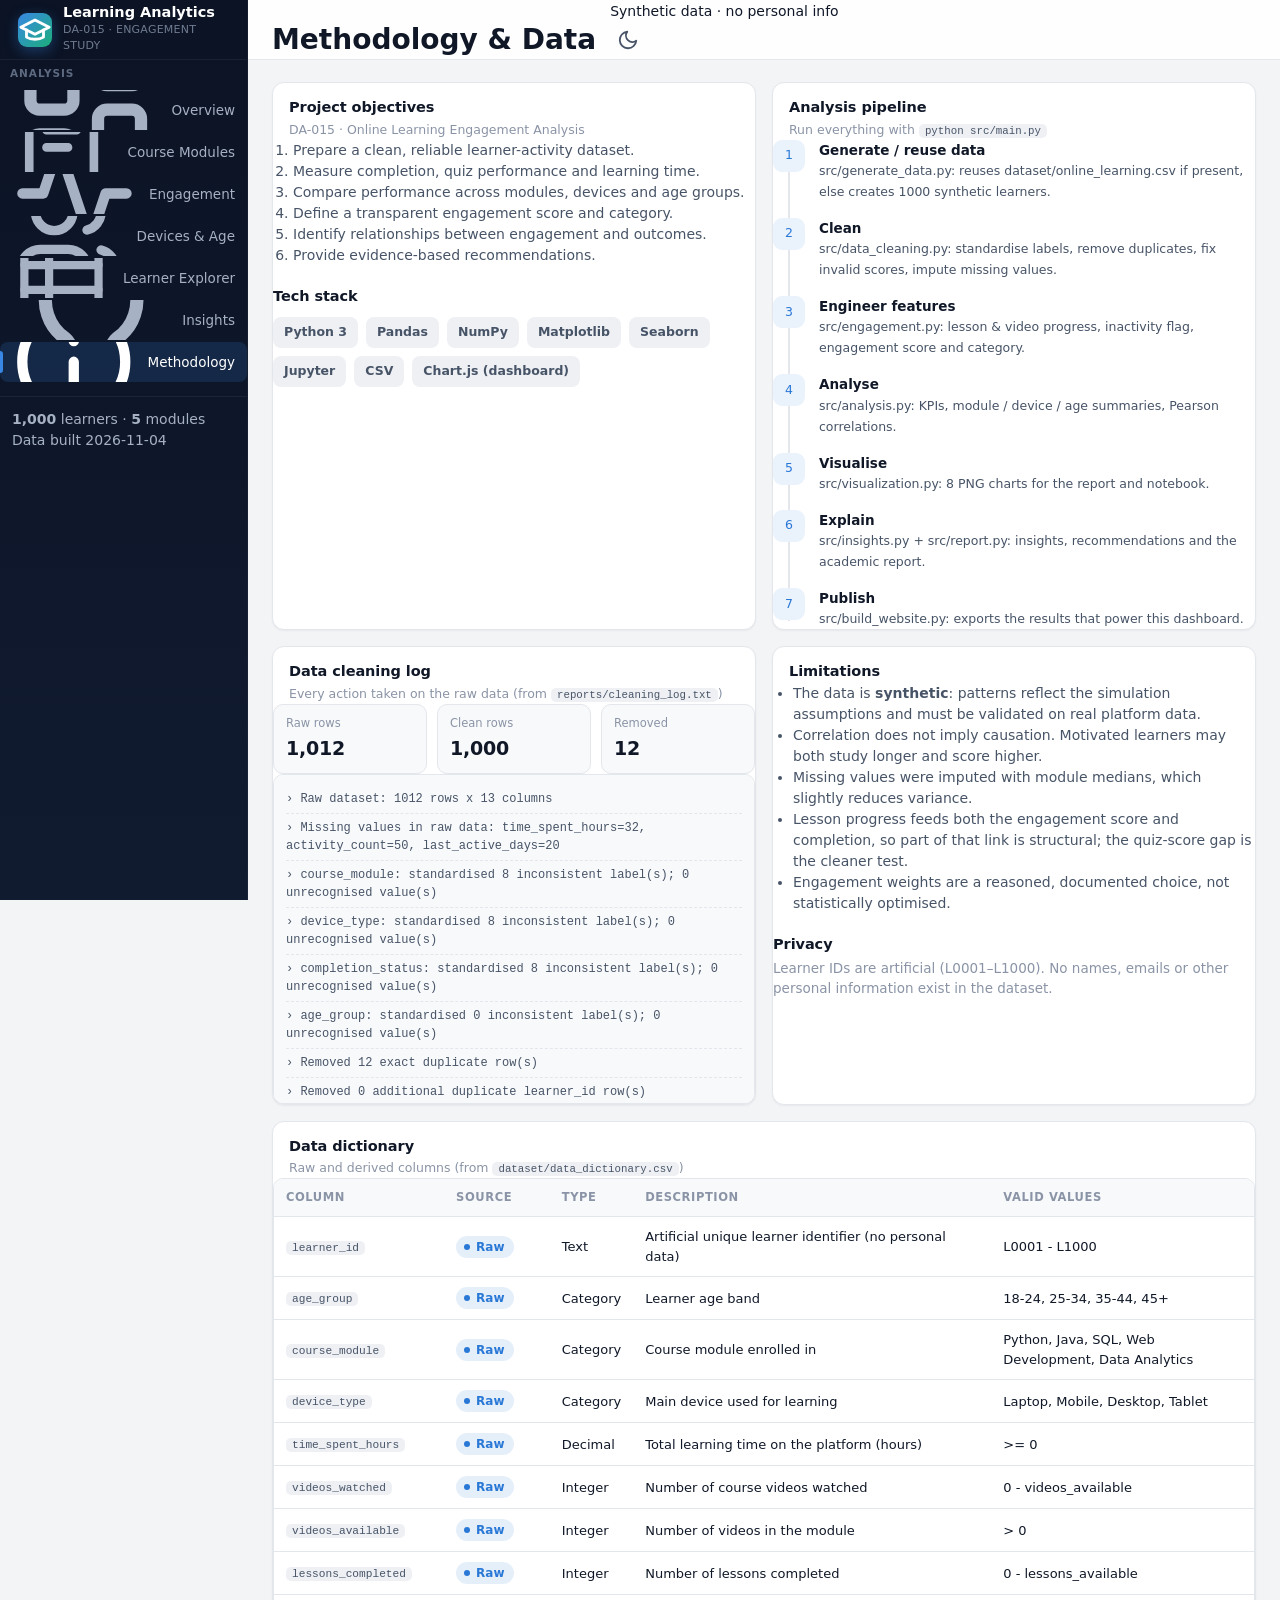
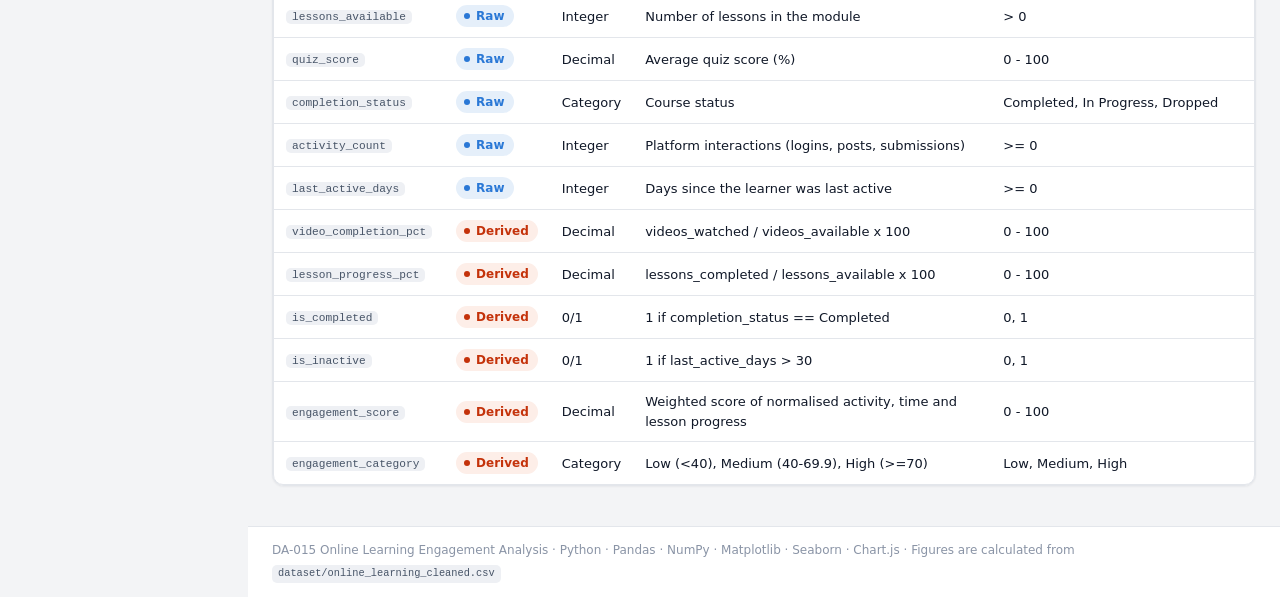
==== dashboard/about.html @ 4a601f0a "feat: Add engagement analysis pipeline with synthetic data generation - Implemented engagement score" ====
<!doctype html>
<html lang="en">
<head>
  <meta charset="utf-8">
  <meta name="viewport" content="width=device-width, initial-scale=1">
  <title>Methodology · DA-015 Learning Analytics</title>
  <link rel="stylesheet" href="assets/css/style.css">
</head>
<body data-page="about">
  <div class="loader"><div class="loader-ring"></div></div>

  <main class="content" id="content">
    <div class="grid g2">
      <div class="card">
        <div class="card-head"><div><h3 class="card-title">Project objectives</h3>
          <p class="card-sub">DA-015 · Online Learning Engagement Analysis</p></div></div>
        <ol style="margin:0;padding-left:20px;color:var(--text-2)">
          <li>Prepare a clean, reliable learner-activity dataset.</li>
          <li>Measure completion, quiz performance and learning time.</li>
          <li>Compare performance across modules, devices and age groups.</li>
          <li>Define a transparent engagement score and category.</li>
          <li>Identify relationships between engagement and outcomes.</li>
          <li>Provide evidence-based recommendations.</li>
        </ol>
        <h3 class="card-title" style="margin-top:20px">Tech stack</h3>
        <div class="tech" style="margin-top:10px">
          <span>Python 3</span><span>Pandas</span><span>NumPy</span><span>Matplotlib</span><span>Seaborn</span>
          <span>Jupyter</span><span>CSV</span><span>Chart.js (dashboard)</span>
        </div>
      </div>
      <div class="card">
        <div class="card-head"><div><h3 class="card-title">Analysis pipeline</h3><p class="card-sub">Run everything with <code>python src/main.py</code></p></div></div>
        <ul class="timeline" id="timeline"></ul>
      </div>
    </div>

    <div class="grid g2">
      <div class="card">
        <div class="card-head"><div><h3 class="card-title">Data cleaning log</h3>
          <p class="card-sub">Every action taken on the raw data (from <code>reports/cleaning_log.txt</code>)</p></div></div>
        <div class="stat-strip" id="cleanStats"></div>
        <div class="log" id="log"></div>
      </div>
      <div class="card">
        <div class="card-head"><div><h3 class="card-title">Limitations</h3></div></div>
        <ul style="margin:0;padding-left:20px;color:var(--text-2)">
          <li>The data is <b>synthetic</b>: patterns reflect the simulation assumptions and must be validated on real platform data.</li>
          <li>Correlation does not imply causation. Motivated learners may both study longer and score higher.</li>
          <li>Missing values were imputed with module medians, which slightly reduces variance.</li>
          <li>Lesson progress feeds both the engagement score and completion, so part of that link is structural; the quiz-score gap is the cleaner test.</li>
          <li>Engagement weights are a reasoned, documented choice, not statistically optimised.</li>
        </ul>
        <h3 class="card-title" style="margin-top:20px">Privacy</h3>
        <p class="card-sub" style="font-size:13.5px">Learner IDs are artificial (L0001–L1000). No names, emails or other personal information exist in the dataset.</p>
      </div>
    </div>

    <div class="card">
      <div class="card-head"><div><h3 class="card-title">Data dictionary</h3>
        <p class="card-sub">Raw and derived columns (from <code>dataset/data_dictionary.csv</code>)</p></div></div>
      <div class="table-wrap"><table class="data" id="dict"></table></div>
    </div>
  </main>

  <script src="assets/vendor/chart.umd.min.js"></script>
  <script src="assets/data/data.js"></script>
  <script src="assets/js/app.js"></script>
  <script src="assets/js/charts.js"></script>
  <script src="assets/js/pages/about.js"></script>
</body>
</html>
---- dashboard/assets/css/style.css ----
/* ==========================================================================
   DA-015 Learning Analytics - BI dashboard stylesheet
   Design tokens live on :root; dark mode redefines the same tokens.
   ========================================================================== */

:root {
  color-scheme: light;
  --bg: #f3f4f6;
  --surface: #ffffff;
  --surface-2: #f8f9fb;
  --surface-3: #eef0f4;
  --border: #e3e6eb;
  --border-strong: #cfd4dc;
  --text: #101828;
  --text-2: #475467;
  --text-3: #8a94a6;
  --accent: #2a78d6;
  --accent-hover: #1f63b8;
  --accent-soft: #eaf2fc;
  --accent-ring: rgba(42, 120, 214, .22);
  --nav-bg: #0b1324;
  --nav-bg-2: #111b30;
  --nav-text: #a6b1c4;
  --nav-hover: rgba(255, 255, 255, .06);
  --good: #12805c;  --good-soft: #e7f6ef;
  --bad: #c4320a;   --bad-soft: #fdeee8;
  --warn: #b54708;  --warn-soft: #fef3e6;
  --shadow-xs: 0 1px 2px rgba(16, 24, 40, .05);
  --shadow-sm: 0 1px 3px rgba(16, 24, 40, .08), 0 1px 2px rgba(16, 24, 40, .04);
  --shadow-md: 0 6px 16px -4px rgba(16, 24, 40, .10), 0 2px 6px -2px rgba(16, 24, 40, .05);
  --shadow-lg: 0 20px 40px -12px rgba(16, 24, 40, .25);

  /* data colours - validated categorical order */
  --c1: #2a78d6; --c2: #eb6834; --c3: #1baf7a; --c4: #eda100; --c5: #e87ba4;
  --eng-low: #a9c9f0; --eng-med: #5b9be3; --eng-high: #1c5aa6;
  --grid: #edf0f3;

  --radius: 12px;
  --radius-sm: 8px;
  --nav-w: 248px;
  --nav-w-collapsed: 72px;
  --topbar-h: 60px;
  --ease: cubic-bezier(.2, .8, .2, 1);
  font-family: "Inter", "Segoe UI", system-ui, -apple-system, Roboto, "Helvetica Neue", Arial, sans-serif;
  font-feature-settings: "cv11", "ss01";
}

:root[data-theme="dark"] {
  color-scheme: dark;
  --bg: #0b0d10;
  --surface: #14171c;
  --surface-2: #191d23;
  --surface-3: #20252c;
  --border: #262b33;
  --border-strong: #353b45;
  --text: #eef0f3;
  --text-2: #b4bbc6;
  --text-3: #7e8794;
  --accent: #3987e5;
  --accent-hover: #5a9cec;
  --accent-soft: #162a45;
  --accent-ring: rgba(57, 135, 229, .3);
  --nav-bg: #07090c;
  --nav-bg-2: #0e1116;
  --nav-text: #9aa4b2;
  --good: #3ccb8f;  --good-soft: #10291f;
  --bad: #f2794f;   --bad-soft: #2d1710;
  --warn: #f0a547;  --warn-soft: #2b1f0e;
  --shadow-xs: 0 1px 2px rgba(0, 0, 0, .4);
  --shadow-sm: 0 1px 3px rgba(0, 0, 0, .45);
  --shadow-md: 0 8px 20px -6px rgba(0, 0, 0, .55);
  --shadow-lg: 0 24px 48px -12px rgba(0, 0, 0, .7);
  --c1: #3987e5; --c2: #d95926; --c3: #199e70; --c4: #c98500; --c5: #d55181;
  --eng-low: #2f4f78; --eng-med: #3f7fcf; --eng-high: #8cbcf5;
  --grid: #22272e;
}

* { box-sizing: border-box; }
html { scroll-behavior: smooth; }
body {
  margin: 0; min-height: 100vh; background: var(--bg); color: var(--text);
  font-size: 14px; line-height: 1.5; -webkit-font-smoothing: antialiased;
}
a { color: var(--accent); text-decoration: none; }
button { font: inherit; }
code { font-family: "JetBrains Mono", "SFMono-Regular", Consolas, monospace; font-size: .86em; background: var(--surface-3);
       padding: 1px 6px; border-radius: 5px; color: var(--text-2); }
svg.lucide { width: 18px; height: 18px; stroke-width: 1.9; flex: none; }
.muted { color: var(--text-3); }

/* ---------- boot / transitions ---------- */
.app { opacity: 0; transition: opacity .35s var(--ease); }
body.ready .app { opacity: 1; }
body.leaving .app { opacity: 0; transition-duration: .18s; }
.loader { position: fixed; inset: 0; display: grid; place-items: center; background: var(--bg); z-index: 200; transition: opacity .3s, visibility .3s; }
body.ready .loader { opacity: 0; visibility: hidden; }
.loader-ring { width: 40px; height: 40px; border-radius: 50%; border: 3px solid var(--border); border-top-color: var(--accent); animation: spin .8s linear infinite; }
@keyframes spin { to { transform: rotate(360deg); } }

/* ---------- sidebar ---------- */
.sidebar {
  position: fixed; inset: 0 auto 0 0; width: var(--nav-w); z-index: 60; display: flex; flex-direction: column;
  background: linear-gradient(180deg, var(--nav-bg) 0%, var(--nav-bg-2) 100%); color: var(--nav-text);
  border-right: 1px solid rgba(255, 255, 255, .04); transition: width .28s var(--ease), transform .28s var(--ease);
}
.brand { height: var(--topbar-h); display: flex; align-items: center; gap: 11px; padding: 0 18px; border-bottom: 1px solid rgba(255,255,255,.06); overflow: hidden; }
.brand-logo { width: 34px; height: 34px; border-radius: 9px; flex: none; display: grid; place-items: center; color: #fff;
              background: linear-gradient(135deg, #3987e5 0%, #1baf7a 100%); box-shadow: 0 4px 14px rgba(57, 135, 229, .35); }
.brand-logo svg.lucide { width: 19px; height: 19px; }
.brand-text { white-space: nowrap; }
.brand-title { color: #fff; font-weight: 650; font-size: 14.5px; line-height: 1.2; }
.brand-sub { font-size: 11px; color: #6f7c91; letter-spacing: .02em; }
.nav-scroll { flex: 1; overflow-y: auto; padding: 14px 12px; }
.nav-label { font-size: 10.5px; font-weight: 600; text-transform: uppercase; letter-spacing: .09em; color: #5d6a80; margin: 6px 10px 8px; white-space: nowrap; }
.nav { list-style: none; margin: 0 0 14px; padding: 0; display: flex; flex-direction: column; gap: 2px; }
.nav a { position: relative; display: flex; align-items: center; gap: 12px; height: 40px; padding: 0 12px; border-radius: 8px;
         color: var(--nav-text); font-weight: 500; font-size: 13.5px; white-space: nowrap; overflow: hidden; transition: background .15s, color .15s; }
.nav a:hover { background: var(--nav-hover); color: #fff; }
.nav a.active { background: rgba(57, 135, 229, .16); color: #fff; }
.nav a.active svg.lucide { color: #5fa3f0; }
.nav a.active::before { content: ""; position: absolute; left: 0; top: 9px; bottom: 9px; width: 3px; border-radius: 0 3px 3px 0; background: #3987e5; }
.nav .tag { margin-left: auto; font-size: 10.5px; font-weight: 600; padding: 1px 7px; border-radius: 999px; background: rgba(255,255,255,.08); color: #c8d1de; }
.sidebar-foot { padding: 12px; border-top: 1px solid rgba(255,255,255,.06); }
.dataset-card { display: flex; gap: 10px; align-items: center; padding: 10px; border-radius: 10px; background: rgba(255,255,255,.04); overflow: hidden; }
.dataset-card .ico { width: 30px; height: 30px; border-radius: 8px; display: grid; place-items: center; background: rgba(27,175,122,.16); color: #3ccb8f; flex: none; }
.dataset-card .ico svg.lucide { width: 16px; height: 16px; }
.dataset-card b { display: block; color: #e3e8ef; font-size: 12.5px; font-weight: 600; white-space: nowrap; }
.dataset-card span { font-size: 11px; color: #6f7c91; white-space: nowrap; }
.collapse-btn { margin-top: 8px; width: 100%; display: flex; align-items: center; gap: 10px; height: 36px; padding: 0 12px; border: 0; border-radius: 8px;
                background: transparent; color: var(--nav-text); cursor: pointer; font-size: 13px; white-space: nowrap; overflow: hidden; }
.collapse-btn:hover { background: var(--nav-hover); color: #fff; }

body.nav-collapsed .sidebar { width: var(--nav-w-collapsed); }
body.nav-collapsed .brand-text, body.nav-collapsed .nav a span, body.nav-collapsed .nav .tag,
body.nav-collapsed .nav-label, body.nav-collapsed .dataset-card div, body.nav-collapsed .collapse-btn span { opacity: 0; pointer-events: none; }
body.nav-collapsed .nav a { justify-content: center; padding: 0; }
body.nav-collapsed .dataset-card { justify-content: center; background: transparent; }
body.nav-collapsed .collapse-btn { justify-content: center; padding: 0; }
body.nav-collapsed .brand { padding: 0; justify-content: center; }
body.nav-collapsed .main { margin-left: var(--nav-w-collapsed); }

/* ---------- main / topbar ---------- */
.main { margin-left: var(--nav-w); min-height: 100vh; display: flex; flex-direction: column; transition: margin-left .28s var(--ease); }
.topbar { position: sticky; top: 0; z-index: 50; height: var(--topbar-h); display: flex; align-items: center; gap: 14px; padding: 0 24px;
          background: color-mix(in srgb, var(--surface) 88%, transparent); backdrop-filter: saturate(180%) blur(12px);
          -webkit-backdrop-filter: saturate(180%) blur(12px); border-bottom: 1px solid var(--border); }
.crumbs { display: flex; align-items: center; gap: 6px; font-size: 13px; color: var(--text-3); white-space: nowrap; }
.crumbs b { color: var(--text); font-weight: 600; }
.crumbs svg.lucide { width: 14px; height: 14px; }
.search { position: relative; margin-left: auto; width: min(320px, 34vw); }
.search > svg.lucide { position: absolute; left: 11px; top: 50%; transform: translateY(-50%); width: 16px; height: 16px; color: var(--text-3); pointer-events: none; }
.search input { width: 100%; height: 36px; padding: 0 44px 0 34px; border-radius: 9px; border: 1px solid var(--border); background: var(--surface-2);
                color: var(--text); font: inherit; font-size: 13px; outline: none; transition: border-color .15s, box-shadow .15s, background .15s; }
.search input:focus { background: var(--surface); border-color: var(--accent); box-shadow: 0 0 0 3px var(--accent-ring); }
.search kbd { position: absolute; right: 9px; top: 50%; transform: translateY(-50%); font: 600 11px/1 inherit; color: var(--text-3);
              border: 1px solid var(--border); border-bottom-width: 2px; border-radius: 5px; padding: 3px 6px; background: var(--surface); }
.search-results { position: absolute; top: calc(100% + 6px); left: 0; right: 0; background: var(--surface); border: 1px solid var(--border);
                  border-radius: 10px; box-shadow: var(--shadow-lg); padding: 6px; display: none; max-height: 340px; overflow: auto; z-index: 80; }
.search-results.open { display: block; }
.search-results a { display: flex; align-items: center; gap: 10px; padding: 8px 10px; border-radius: 7px; color: var(--text); font-size: 13px; }
.search-results a svg.lucide { width: 15px; height: 15px; color: var(--text-3); }
.search-results a:hover, .search-results a.hl { background: var(--accent-soft); }
.search-results .grp { font-size: 10.5px; font-weight: 600; text-transform: uppercase; letter-spacing: .08em; color: var(--text-3); padding: 8px 10px 4px; }
.search-results small { margin-left: auto; color: var(--text-3); }
.top-actions { display: flex; align-items: center; gap: 6px; }
.icon-btn { width: 36px; height: 36px; border-radius: 9px; border: 1px solid transparent; background: transparent; color: var(--text-2);
            display: grid; place-items: center; cursor: pointer; transition: background .15s, color .15s, border-color .15s; position: relative; }
.icon-btn:hover { background: var(--surface-3); color: var(--text); }
.icon-btn svg.lucide { width: 18px; height: 18px; }
.menu-btn { display: none; }
.status-pill { display: inline-flex; align-items: center; gap: 7px; height: 30px; padding: 0 11px; border-radius: 999px; font-size: 12px; font-weight: 500;
               color: var(--good); background: var(--good-soft); white-space: nowrap; }
.status-pill i { width: 7px; height: 7px; border-radius: 50%; background: currentColor; animation: ping 2.2s infinite; }
@keyframes ping { 0% { box-shadow: 0 0 0 0 color-mix(in srgb, var(--good) 45%, transparent); } 70%, 100% { box-shadow: 0 0 0 7px transparent; } }

.content { padding: 22px 24px 40px; width: 100%; max-width: 1480px; }
.footer { margin-top: auto; display: flex; flex-wrap: wrap; gap: 6px 18px; justify-content: space-between; padding: 14px 24px; font-size: 12px;
          color: var(--text-3); border-top: 1px solid var(--border); background: var(--surface); }

/* ---------- page header ---------- */
.page-head { display: flex; align-items: flex-end; justify-content: space-between; gap: 16px; flex-wrap: wrap; margin-bottom: 16px; }
.page-head h1 { margin: 0; font-size: 22px; font-weight: 700; letter-spacing: -.015em; }
.page-head p { margin: 3px 0 0; color: var(--text-2); font-size: 13.5px; }
.page-meta { display: flex; align-items: center; gap: 8px; flex-wrap: wrap; }
.meta-chip { display: inline-flex; align-items: center; gap: 6px; height: 34px; padding: 0 11px; border-radius: 8px; font-size: 12.5px;
             color: var(--text-2); background: var(--surface); border: 1px solid var(--border); white-space: nowrap; }
.meta-chip svg.lucide { width: 15px; height: 15px; color: var(--text-3); }

/* ---------- buttons ---------- */
.btn { display: inline-flex; align-items: center; justify-content: center; gap: 7px; height: 34px; padding: 0 13px; border-radius: 8px; cursor: pointer;
       font-size: 13px; font-weight: 600; color: var(--text); background: var(--surface); border: 1px solid var(--border-strong);
       box-shadow: var(--shadow-xs); transition: background .15s, border-color .15s, box-shadow .15s, transform .1s; white-space: nowrap; }
.btn:hover { background: var(--surface-2); }
.btn:active { transform: translateY(1px); }
.btn svg.lucide { width: 16px; height: 16px; }
.btn.primary { color: #fff; background: var(--accent); border-color: var(--accent); }
.btn.primary:hover { background: var(--accent-hover); border-color: var(--accent-hover); }
.btn.ghost { border-color: transparent; box-shadow: none; background: transparent; color: var(--text-2); }
.btn.ghost:hover { background: var(--surface-3); color: var(--text); }
.btn.sm { height: 30px; padding: 0 10px; font-size: 12.5px; }
.btn:disabled { opacity: .45; cursor: not-allowed; }

/* ---------- filter bar (slicers) ---------- */
.filterbar { position: sticky; top: calc(var(--topbar-h) + 8px); z-index: 40; display: flex; align-items: center; flex-wrap: wrap; gap: 8px;
             padding: 10px 12px; margin-bottom: 18px; background: var(--surface); border: 1px solid var(--border); border-radius: var(--radius); box-shadow: var(--shadow-sm); }
.filterbar .fb-title { display: inline-flex; align-items: center; gap: 7px; font-size: 12.5px; font-weight: 600; color: var(--text-2); padding: 0 6px 0 2px; }
.filterbar .fb-title svg.lucide { width: 16px; height: 16px; color: var(--accent); }
.slicer { position: relative; }
.slicer-btn { display: inline-flex; align-items: center; gap: 7px; height: 32px; padding: 0 10px 0 11px; border-radius: 8px; cursor: pointer;
              background: var(--surface-2); border: 1px solid var(--border); color: var(--text); font-size: 13px; transition: border-color .15s, background .15s; }
.slicer-btn:hover { border-color: var(--border-strong); }
.slicer-btn .lbl { color: var(--text-3); }
.slicer-btn .val { font-weight: 600; max-width: 150px; overflow: hidden; text-overflow: ellipsis; white-space: nowrap; }
.slicer-btn svg.lucide { width: 15px; height: 15px; color: var(--text-3); transition: transform .2s; }
.slicer.open .slicer-btn { border-color: var(--accent); box-shadow: 0 0 0 3px var(--accent-ring); background: var(--surface); }
.slicer.open .slicer-btn svg.lucide { transform: rotate(180deg); }
.slicer.active .slicer-btn { background: var(--accent-soft); border-color: color-mix(in srgb, var(--accent) 45%, var(--border)); }
.slicer.active .slicer-btn .val { color: var(--accent); }
.slicer-menu { position: absolute; top: calc(100% + 6px); left: 0; min-width: 230px; padding: 6px; background: var(--surface); border: 1px solid var(--border);
               border-radius: 10px; box-shadow: var(--shadow-lg); z-index: 90; opacity: 0; transform: translateY(-4px) scale(.98); pointer-events: none;
               transition: opacity .15s, transform .15s; }
.slicer.open .slicer-menu { opacity: 1; transform: none; pointer-events: auto; }
.slicer-menu label { display: flex; align-items: center; gap: 10px; padding: 7px 9px; border-radius: 7px; cursor: pointer; font-size: 13px; }
.slicer-menu label:hover { background: var(--surface-2); }
.slicer-menu label small { margin-left: auto; color: var(--text-3); font-variant-numeric: tabular-nums; }
.slicer-menu input[type="checkbox"] { width: 16px; height: 16px; accent-color: var(--accent); margin: 0; }
.slicer-menu .sm-foot { display: flex; justify-content: space-between; gap: 6px; padding: 6px 4px 2px; margin-top: 4px; border-top: 1px solid var(--border); }
.fb-sep { width: 1px; height: 22px; background: var(--border); margin: 0 4px; }
.fb-count { margin-left: auto; font-size: 12.5px; color: var(--text-2); white-space: nowrap; display: inline-flex; align-items: center; gap: 8px; }
.fb-count b { color: var(--text); font-variant-numeric: tabular-nums; }
.fb-meter { width: 70px; height: 6px; border-radius: 6px; background: var(--surface-3); overflow: hidden; }
.fb-meter i { display: block; height: 100%; background: var(--accent); border-radius: 6px; transition: width .4s var(--ease); }

/* ---------- KPI cards ---------- */
.kpis { display: grid; grid-template-columns: repeat(6, minmax(0, 1fr)); gap: 14px; margin-bottom: 18px; }
.kpis.k4 { grid-template-columns: repeat(4, minmax(0, 1fr)); }
.kpis.k3 { grid-template-columns: repeat(3, minmax(0, 1fr)); }
.kpi { position: relative; background: var(--surface); border: 1px solid var(--border); border-radius: var(--radius); padding: 14px 16px;
       box-shadow: var(--shadow-xs); transition: box-shadow .2s, transform .2s; min-width: 0; }
.kpi:hover { box-shadow: var(--shadow-md); transform: translateY(-2px); }
.kpi-head { display: flex; align-items: center; gap: 9px; color: var(--text-2); font-size: 12.5px; font-weight: 500; }
.kpi-ico { width: 30px; height: 30px; border-radius: 8px; display: grid; place-items: center; flex: none;
           color: var(--kc, var(--accent)); background: color-mix(in srgb, var(--kc, var(--accent)) 13%, transparent); }
.kpi-ico svg.lucide { width: 16px; height: 16px; }
.kpi-help { margin-left: auto; color: var(--text-3); cursor: help; display: grid; }
.kpi-help svg.lucide { width: 14px; height: 14px; }
.kpi-value { font-size: 26px; font-weight: 700; letter-spacing: -.02em; margin: 10px 0 4px; font-variant-numeric: tabular-nums; line-height: 1.15; }
.kpi-foot { display: flex; align-items: center; gap: 6px; font-size: 12px; color: var(--text-3); min-height: 20px; flex-wrap: wrap; }
.delta { display: inline-flex; align-items: center; gap: 2px; font-weight: 600; font-size: 11.5px; padding: 1px 6px 1px 4px; border-radius: 6px; }
.delta svg.lucide { width: 13px; height: 13px; }
.delta.up { color: var(--good); background: var(--good-soft); }
.delta.down { color: var(--bad); background: var(--bad-soft); }
.delta.flat { color: var(--text-2); background: var(--surface-3); }
.kpi-meter { margin-top: 10px; height: 4px; border-radius: 4px; background: var(--surface-3); overflow: hidden; }
.kpi-meter i { display: block; height: 100%; width: 0; border-radius: 4px; background: var(--kc, var(--accent)); transition: width 1s var(--ease); }

/* ---------- cards ---------- */
.grid { display: grid; gap: 16px; margin-bottom: 16px; }
.g2 { grid-template-columns: repeat(2, minmax(0, 1fr)); }
.g3 { grid-template-columns: repeat(3, minmax(0, 1fr)); }
.g-2-1 { grid-template-columns: minmax(0, 2fr) minmax(0, 1fr); }
.g-1-2 { grid-template-columns: minmax(0, 1fr) minmax(0, 2fr); }
.g-3-2 { grid-template-columns: minmax(0, 3fr) minmax(0, 2fr); }
.card { position: relative; background: var(--surface); border: 1px solid var(--border); border-radius: var(--radius); box-shadow: var(--shadow-xs);
        display: flex; flex-direction: column; min-width: 0; transition: box-shadow .2s; }
.card:hover { box-shadow: var(--shadow-sm); }
.card-head { display: flex; align-items: flex-start; gap: 12px; padding: 14px 16px 0; }
.card-head .ttl { min-width: 0; }
.card-title { margin: 0; font-size: 14.5px; font-weight: 650; letter-spacing: -.005em; display: flex; align-items: center; gap: 8px; }
.card-sub { margin: 2px 0 0; font-size: 12.5px; color: var(--text-3); }
.card-actions { margin-left: auto; display: flex; gap: 2px; flex: none; }
.card-actions .icon-btn { width: 30px; height: 30px; border-radius: 7px; color: var(--text-3); }
.card-actions .icon-btn svg.lucide { width: 16px; height: 16px; }
.card-actions .icon-btn.on { color: var(--accent); background: var(--accent-soft); }
.card-body { padding: 12px 16px 16px; flex: 1; display: flex; flex-direction: column; min-height: 0; }
.chart-box { position: relative; height: 290px; flex: 1 1 auto; }
.chart-box.tall { height: 360px; }
.chart-box.short { height: 230px; }
.chart-box canvas { opacity: 0; transition: opacity .4s; }
.chart-box.drawn canvas { opacity: 1; }
.chart-box:not(.drawn)::before { content: ""; position: absolute; inset: 8px 0 0; border-radius: 8px;
  background: linear-gradient(90deg, var(--surface-2) 0%, var(--surface-3) 50%, var(--surface-2) 100%); background-size: 200% 100%; animation: shimmer 1.3s infinite; }
@keyframes shimmer { to { background-position: -200% 0; } }
.data-view { display: none; max-height: 300px; overflow: auto; }
.card.show-table .data-view { display: block; }
.card.show-table .chart-box { display: none; }
.card-note { font-size: 12px; color: var(--text-3); margin-top: 10px; display: flex; gap: 6px; align-items: flex-start; }
.card-note svg.lucide { width: 14px; height: 14px; margin-top: 2px; }
.section-head { display: flex; align-items: center; gap: 10px; margin: 26px 0 12px; }
.section-head h2 { margin: 0; font-size: 15.5px; font-weight: 650; white-space: nowrap; }
.section-head p { margin: 0; font-size: 12.5px; color: var(--text-3); }
.section-head .line { flex: 1; height: 1px; background: var(--border); }

/* ---------- reveal ---------- */
.reveal { opacity: 0; transform: translateY(12px); transition: opacity .55s var(--ease), transform .55s var(--ease); transition-delay: var(--d, 0s); }
.reveal.visible { opacity: 1; transform: none; }

/* ---------- tables ---------- */
.table-wrap { overflow: auto; border: 1px solid var(--border); border-radius: 10px; }
table.data { width: 100%; border-collapse: separate; border-spacing: 0; font-size: 13px; font-variant-numeric: tabular-nums; }
table.data th { position: sticky; top: 0; z-index: 1; background: var(--surface-2); text-align: left; font-size: 11.5px; font-weight: 600; color: var(--text-3);
                text-transform: uppercase; letter-spacing: .05em; padding: 10px 12px; white-space: nowrap; border-bottom: 1px solid var(--border); }
table.data td { padding: 10px 12px; border-bottom: 1px solid var(--border); white-space: nowrap; color: var(--text); }
table.data tbody tr { transition: background .12s; }
table.data tbody tr:hover td { background: var(--surface-2); }
table.data tbody tr:last-child td { border-bottom: 0; }
table.data tbody tr.clickable { cursor: pointer; }
table.data th.sortable { cursor: pointer; user-select: none; }
table.data th.sortable:hover { color: var(--text); }
table.data th .arrow { display: inline-block; margin-left: 4px; opacity: .35; font-size: 10px; }
table.data th.sorted { color: var(--accent); }
table.data th.sorted .arrow { opacity: 1; }
table.data.compact td, table.data.compact th { padding: 8px 10px; }
.num { text-align: right !important; }
.cell-strong { font-weight: 600; }
.bar-cell { display: flex; align-items: center; gap: 8px; min-width: 120px; }
.bar-cell span { min-width: 42px; text-align: right; }
.bar-track { flex: 1; height: 6px; border-radius: 6px; background: var(--surface-3); overflow: hidden; min-width: 50px; }
.bar-fill { height: 100%; border-radius: 6px; background: var(--accent); width: 0; transition: width .9s var(--ease); }
.rank { display: inline-grid; place-items: center; width: 22px; height: 22px; border-radius: 6px; font-size: 11.5px; font-weight: 700; background: var(--surface-3); color: var(--text-2); margin-right: 8px; }
.rank.r1 { background: var(--good-soft); color: var(--good); }

/* ---------- badges ---------- */
.badge { display: inline-flex; align-items: center; gap: 6px; font-size: 12px; font-weight: 600; padding: 2px 9px 2px 8px; border-radius: 999px; white-space: nowrap; }
.badge::before { content: ""; width: 6px; height: 6px; border-radius: 50%; background: currentColor; }
.b-completed { color: var(--c1); background: color-mix(in srgb, var(--c1) 12%, transparent); }
.b-progress { color: var(--warn); background: var(--warn-soft); }
.b-dropped { color: var(--bad); background: var(--bad-soft); }
.b-high { color: var(--eng-high); background: color-mix(in srgb, var(--eng-high) 14%, transparent); }
.b-medium { color: var(--eng-med); background: color-mix(in srgb, var(--eng-med) 14%, transparent); }
.b-low { color: var(--text-2); background: var(--surface-3); }
.b-neutral { color: var(--text-2); background: var(--surface-3); }
.b-neutral::before { display: none; }

/* ---------- form controls ---------- */
select, input[type="search"], input[type="text"] {
  font: inherit; font-size: 13px; color: var(--text); background: var(--surface); border: 1px solid var(--border-strong); border-radius: 8px;
  height: 34px; padding: 0 12px; outline: none; transition: border-color .15s, box-shadow .15s;
}
select { appearance: none; padding-right: 32px; cursor: pointer;
  background-image: url("data:image/svg+xml,%3Csvg xmlns='http://www.w3.org/2000/svg' width='14' height='14' viewBox='0 0 24 24' fill='none' stroke='%238a94a6' stroke-width='2.2'%3E%3Cpath d='m6 9 6 6 6-6'/%3E%3C/svg%3E");
  background-repeat: no-repeat; background-position: right 10px center; }
select:focus, input:focus { border-color: var(--accent); box-shadow: 0 0 0 3px var(--accent-ring); }
.input-icon { position: relative; }
.input-icon svg.lucide { position: absolute; left: 10px; top: 50%; transform: translateY(-50%); width: 15px; height: 15px; color: var(--text-3); pointer-events: none; }
.input-icon input { padding-left: 32px; width: 220px; }

.seg { display: inline-flex; background: var(--surface-3); border-radius: 9px; padding: 3px; gap: 2px; flex-wrap: wrap; }
.seg button { display: inline-flex; align-items: center; gap: 6px; border: 0; background: transparent; color: var(--text-2); font-size: 12.5px; font-weight: 600;
              height: 28px; padding: 0 11px; border-radius: 7px; cursor: pointer; transition: background .15s, color .15s, box-shadow .15s; }
.seg button:hover { color: var(--text); }
.seg button.active { background: var(--surface); color: var(--text); box-shadow: var(--shadow-sm); }
.seg button svg.lucide { width: 14px; height: 14px; }
.toolbar { display: flex; align-items: center; flex-wrap: wrap; gap: 8px; }
.pager { display: flex; align-items: center; justify-content: space-between; gap: 10px; flex-wrap: wrap; padding-top: 12px; font-size: 12.5px; color: var(--text-2); }
.pager-btns { display: flex; gap: 6px; align-items: center; }

/* ---------- mini stats ---------- */
.stat-strip { display: grid; grid-template-columns: repeat(auto-fit, minmax(140px, 1fr)); gap: 10px; }
.mini { background: var(--surface-2); border: 1px solid var(--border); border-radius: 10px; padding: 10px 12px; }
.mini .k { font-size: 11.5px; font-weight: 500; color: var(--text-3); }
.mini .v { font-size: 19px; font-weight: 700; font-variant-numeric: tabular-nums; margin-top: 2px; letter-spacing: -.01em; }
.mini .s { font-size: 11.5px; color: var(--text-3); margin-top: 2px; display: flex; gap: 4px; align-items: center; flex-wrap: wrap; }

/* ---------- funnel ---------- */
.funnel { display: flex; flex-direction: column; gap: 10px; }
.f-row { display: grid; grid-template-columns: 160px 1fr 96px; gap: 12px; align-items: center; font-size: 13px; }
.f-row .f-name { color: var(--text-2); display: flex; align-items: center; gap: 8px; }
.f-row .f-name svg.lucide { width: 15px; height: 15px; color: var(--text-3); }
.f-bar { height: 26px; border-radius: 6px; background: var(--surface-3); overflow: hidden; }
.f-bar i { display: block; height: 100%; width: 0; border-radius: 6px; transition: width 1.1s var(--ease); }
.f-row .f-val { text-align: right; font-variant-numeric: tabular-nums; }
.f-row .f-val b { display: block; font-size: 13.5px; }
.f-row .f-val small { color: var(--text-3); font-size: 11.5px; }

/* ---------- heatmap ---------- */
.heatmap { display: grid; gap: 3px; font-size: 12px; font-variant-numeric: tabular-nums; overflow-x: auto; padding-bottom: 4px; }
.hm-label { display: flex; align-items: center; color: var(--text-2); padding-right: 10px; white-space: nowrap; font-size: 12px; }
.hm-col { justify-content: center; text-align: center; white-space: normal; line-height: 1.2; padding: 6px 2px 0; font-size: 11.5px; }
.hm-cell { display: grid; place-items: center; border-radius: 6px; min-height: 38px; min-width: 54px; font-weight: 600; cursor: default;
           transform: scale(.6); opacity: 0; transition: transform .45s var(--ease), opacity .45s, box-shadow .15s; }
.heatmap.visible .hm-cell { transform: scale(1); opacity: 1; }
.hm-cell:hover { box-shadow: 0 0 0 2px var(--text); position: relative; z-index: 1; }
.hm-scale { display: flex; align-items: center; gap: 8px; font-size: 11.5px; color: var(--text-3); margin-top: 12px; flex-wrap: wrap; }
.hm-scale .bar { width: 180px; height: 8px; border-radius: 6px; }

/* ---------- list widgets ---------- */
.list { display: flex; flex-direction: column; }
.li { display: flex; align-items: center; gap: 12px; padding: 9px 8px; border-bottom: 1px solid var(--border); }
.li:last-child { border-bottom: 0; }
.li .avatar { width: 32px; height: 32px; border-radius: 50%; display: grid; place-items: center; font-size: 10.5px; font-weight: 700; flex: none;
              color: var(--accent); background: var(--accent-soft); }
.li .txt { min-width: 0; flex: 1; }
.li .txt b { display: block; font-size: 13px; font-weight: 600; }
.li .txt span { font-size: 12px; color: var(--text-3); }
.li .end { text-align: right; font-size: 12px; color: var(--text-3); white-space: nowrap; }
.li .end b { display: block; color: var(--text); font-size: 13px; }
.li.clickable { cursor: pointer; border-radius: 8px; transition: background .12s; }
.li.clickable:hover { background: var(--surface-2); }
.highlight { display: flex; gap: 12px; padding: 11px 12px; border-radius: 10px; border: 1px solid var(--border); background: var(--surface-2); }
.highlight + .highlight { margin-top: 8px; }
.highlight .hi { width: 32px; height: 32px; border-radius: 8px; display: grid; place-items: center; flex: none; color: var(--hc); background: color-mix(in srgb, var(--hc) 14%, transparent); }
.highlight .hi svg.lucide { width: 16px; height: 16px; }
.highlight b { display: block; font-size: 13px; }
.highlight span { font-size: 12.5px; color: var(--text-2); }

/* ---------- formula & weights ---------- */
.formula { font-family: "JetBrains Mono", Consolas, monospace; font-size: 13px; background: var(--surface-2); border: 1px solid var(--border);
           border-radius: 10px; padding: 12px 14px; line-height: 1.7; word-break: break-word; }
.weights { display: flex; flex-direction: column; gap: 12px; margin-top: 14px; }
.w-row { display: grid; grid-template-columns: 26px 120px 1fr 40px; gap: 10px; align-items: center; font-size: 13px; }
.w-row .wi { width: 26px; height: 26px; border-radius: 7px; display: grid; place-items: center; color: var(--wc); background: color-mix(in srgb, var(--wc) 14%, transparent); }
.w-row .wi svg.lucide { width: 14px; height: 14px; }
.w-row .bar-track { height: 8px; }
.pills { display: flex; flex-wrap: wrap; gap: 8px; margin-top: 14px; }

/* ---------- insights ---------- */
.insight-grid { display: grid; grid-template-columns: repeat(auto-fill, minmax(320px, 1fr)); gap: 14px; }
.insight { background: var(--surface); border: 1px solid var(--border); border-radius: var(--radius); padding: 16px; box-shadow: var(--shadow-xs);
           transition: box-shadow .2s, transform .2s; display: flex; gap: 12px; }
.insight:hover { box-shadow: var(--shadow-md); transform: translateY(-2px); }
.insight .ii { width: 36px; height: 36px; border-radius: 9px; display: grid; place-items: center; flex: none; color: var(--ic); background: color-mix(in srgb, var(--ic) 13%, transparent); }
.insight .ii svg.lucide { width: 18px; height: 18px; }
.insight .tag { font-size: 11px; font-weight: 600; letter-spacing: .06em; text-transform: uppercase; color: var(--text-3); }
.insight p { margin: 3px 0 0; font-size: 13.5px; color: var(--text-2); line-height: 1.55; }
.insight p strong { display: block; color: var(--text); font-size: 14.5px; margin-bottom: 3px; }

/* ---------- timeline / log ---------- */
.timeline { list-style: none; margin: 0; padding: 0; position: relative; }
.timeline::before { content: ""; position: absolute; left: 15px; top: 8px; bottom: 8px; width: 2px; background: var(--border); }
.timeline li { position: relative; padding: 0 0 16px 46px; }
.timeline li:last-child { padding-bottom: 0; }
.timeline .step { position: absolute; left: 0; top: 0; width: 32px; height: 32px; border-radius: 9px; display: grid; place-items: center; background: var(--accent-soft); color: var(--accent); }
.timeline .step svg.lucide { width: 16px; height: 16px; }
.timeline b { display: block; font-size: 13.5px; }
.timeline span { font-size: 12.5px; color: var(--text-2); }
.log { font-family: "JetBrains Mono", Consolas, monospace; font-size: 12px; background: var(--surface-2); border: 1px solid var(--border); border-radius: 10px;
       padding: 10px 12px; max-height: 330px; overflow: auto; }
.log div { display: flex; gap: 8px; padding: 5px 0; border-bottom: 1px dashed var(--border); color: var(--text-2); }
.log div:last-child { border: 0; }
.log svg.lucide { width: 14px; height: 14px; color: var(--good); margin-top: 2px; }
.tech { display: flex; flex-wrap: wrap; gap: 8px; }
.tech span { display: inline-flex; align-items: center; gap: 6px; font-size: 12.5px; font-weight: 600; padding: 6px 11px; border-radius: 8px; background: var(--surface-3); color: var(--text-2); }
.tech svg.lucide { width: 14px; height: 14px; }

/* ---------- drawer, modal, toast, tooltip ---------- */
.overlay { position: fixed; inset: 0; background: rgba(9, 13, 22, .45); backdrop-filter: blur(2px); z-index: 120; opacity: 0; visibility: hidden; transition: opacity .25s, visibility .25s; }
.overlay.open { opacity: 1; visibility: visible; }
.drawer { position: fixed; top: 0; right: 0; bottom: 0; width: min(440px, 100vw); background: var(--surface); z-index: 130; box-shadow: var(--shadow-lg);
          transform: translateX(100%); transition: transform .3s var(--ease); display: flex; flex-direction: column; border-left: 1px solid var(--border); }
.drawer.open { transform: none; }
.drawer-head { display: flex; align-items: center; gap: 12px; padding: 16px 18px; border-bottom: 1px solid var(--border); }
.drawer-head .avatar { width: 42px; height: 42px; border-radius: 12px; display: grid; place-items: center; font-weight: 700; font-size: 13px; color: #fff; background: linear-gradient(135deg, #3987e5, #1baf7a); flex: none; }
.drawer-head h3 { margin: 0; font-size: 16px; }
.drawer-head p { margin: 0; font-size: 12.5px; color: var(--text-3); }
.drawer-body { padding: 16px 18px 24px; overflow-y: auto; display: flex; flex-direction: column; gap: 18px; }
.kv { display: grid; grid-template-columns: 1fr 1fr; gap: 10px; }
.kv div { background: var(--surface-2); border: 1px solid var(--border); border-radius: 9px; padding: 9px 11px; }
.kv small { display: block; color: var(--text-3); font-size: 11.5px; }
.kv b { font-size: 14px; font-variant-numeric: tabular-nums; }
.drawer h4 { margin: 0 0 8px; font-size: 13px; color: var(--text-2); font-weight: 600; }
.modal { position: fixed; inset: 5vh 5vw; background: var(--surface); border-radius: 14px; box-shadow: var(--shadow-lg); z-index: 130; display: flex; flex-direction: column;
         opacity: 0; transform: scale(.97); pointer-events: none; transition: opacity .22s, transform .22s; border: 1px solid var(--border); }
.modal.open { opacity: 1; transform: none; pointer-events: auto; }
.modal-head { display: flex; align-items: center; gap: 10px; padding: 14px 18px; border-bottom: 1px solid var(--border); }
.modal-head h3 { margin: 0; font-size: 16px; }
.modal-body { flex: 1; padding: 18px; min-height: 0; position: relative; }
.toasts { position: fixed; right: 20px; bottom: 20px; display: flex; flex-direction: column; gap: 8px; z-index: 150; }
.toast { display: flex; align-items: center; gap: 10px; min-width: 260px; max-width: 380px; padding: 11px 14px; border-radius: 10px; background: #101828; color: #f2f4f7;
         font-size: 13px; box-shadow: var(--shadow-lg); animation: toastIn .3s var(--ease); }
.toast svg.lucide { color: #3ccb8f; width: 17px; height: 17px; }
.toast.hide { animation: toastOut .25s forwards; }
@keyframes toastIn { from { opacity: 0; transform: translateY(10px); } }
@keyframes toastOut { to { opacity: 0; transform: translateY(10px); } }
[data-tip] { position: relative; }
[data-tip]:hover::after { content: attr(data-tip); position: absolute; top: calc(100% + 8px); right: -6px; width: max-content; max-width: 260px; white-space: normal;
  background: #101828; color: #f2f4f7; font-size: 12px; font-weight: 400; line-height: 1.45; padding: 8px 10px; border-radius: 8px; box-shadow: var(--shadow-md);
  z-index: 95; text-transform: none; letter-spacing: 0; text-align: left; pointer-events: none; }

.notice { display: flex; gap: 10px; align-items: flex-start; padding: 12px 14px; border-radius: 10px; font-size: 13px;
          border: 1px solid color-mix(in srgb, var(--warn) 35%, var(--border)); background: var(--warn-soft); color: var(--text); margin-bottom: 16px; }
.notice svg.lucide { color: var(--warn); margin-top: 1px; }
.notice.info { border-color: color-mix(in srgb, var(--accent) 30%, var(--border)); background: var(--accent-soft); }
.notice.info svg.lucide { color: var(--accent); }
.empty { text-align: center; padding: 34px 12px; color: var(--text-3); display: flex; flex-direction: column; align-items: center; gap: 6px; }
.empty svg.lucide { width: 28px; height: 28px; }

/* ---------- responsive ---------- */
@media (max-width: 1280px) { .kpis { grid-template-columns: repeat(3, minmax(0, 1fr)); } }
@media (max-width: 1100px) {
  .g3 { grid-template-columns: repeat(2, minmax(0, 1fr)); }
  .g-2-1, .g-1-2, .g-3-2 { grid-template-columns: 1fr; }
  .kpis.k4 { grid-template-columns: repeat(2, minmax(0, 1fr)); }
}
@media (max-width: 900px) {
  .sidebar { transform: translateX(-100%); width: var(--nav-w) !important; box-shadow: var(--shadow-lg); }
  body.nav-collapsed .brand-text, body.nav-collapsed .nav a span, body.nav-collapsed .nav-label, body.nav-collapsed .dataset-card div { opacity: 1; }
  body.nav-open .sidebar { transform: none; }
  body.nav-open .scrim { opacity: 1; visibility: visible; }
  .main, body.nav-collapsed .main { margin-left: 0; }
  .menu-btn { display: grid; }
  .collapse-btn { display: none; }
  .topbar { padding: 0 12px; gap: 8px; }
  .crumbs, .status-pill { display: none; }
  .search { width: auto; flex: 1; margin-left: 0; }
  .search kbd { display: none; }
  .content { padding: 16px 14px 32px; }
  .g2, .g3 { grid-template-columns: 1fr; }
  .kpis, .kpis.k3 { grid-template-columns: repeat(2, minmax(0, 1fr)); gap: 10px; }
  .kpi-value { font-size: 22px; }
  .filterbar { position: static; }
  .fb-count { margin-left: 0; width: 100%; }
  .fb-sep { display: none; }
  .f-row { grid-template-columns: 110px 1fr 80px; }
  .footer { padding: 14px; }
  .input-icon, .input-icon input { width: 100%; }
  .modal { inset: 2vh 2vw; }
}
@media (max-width: 480px) { .kpis, .kpis.k3, .kpis.k4 { grid-template-columns: 1fr; } .page-head h1 { font-size: 19px; } }
.scrim { position: fixed; inset: 0; background: rgba(0,0,0,.45); z-index: 55; opacity: 0; visibility: hidden; transition: opacity .25s; }

@media (prefers-reduced-motion: reduce) {
  *, *::before, *::after { animation: none !important; transition: none !important; }
  .reveal, .app, .chart-box canvas { opacity: 1 !important; transform: none !important; }
}
@media print {
  .sidebar, .topbar, .scrim, .loader, .filterbar, .card-actions, .toasts { display: none !important; }
  .main { margin: 0 !important; }
  .reveal { opacity: 1; transform: none; }
  body { background: #fff; }
}
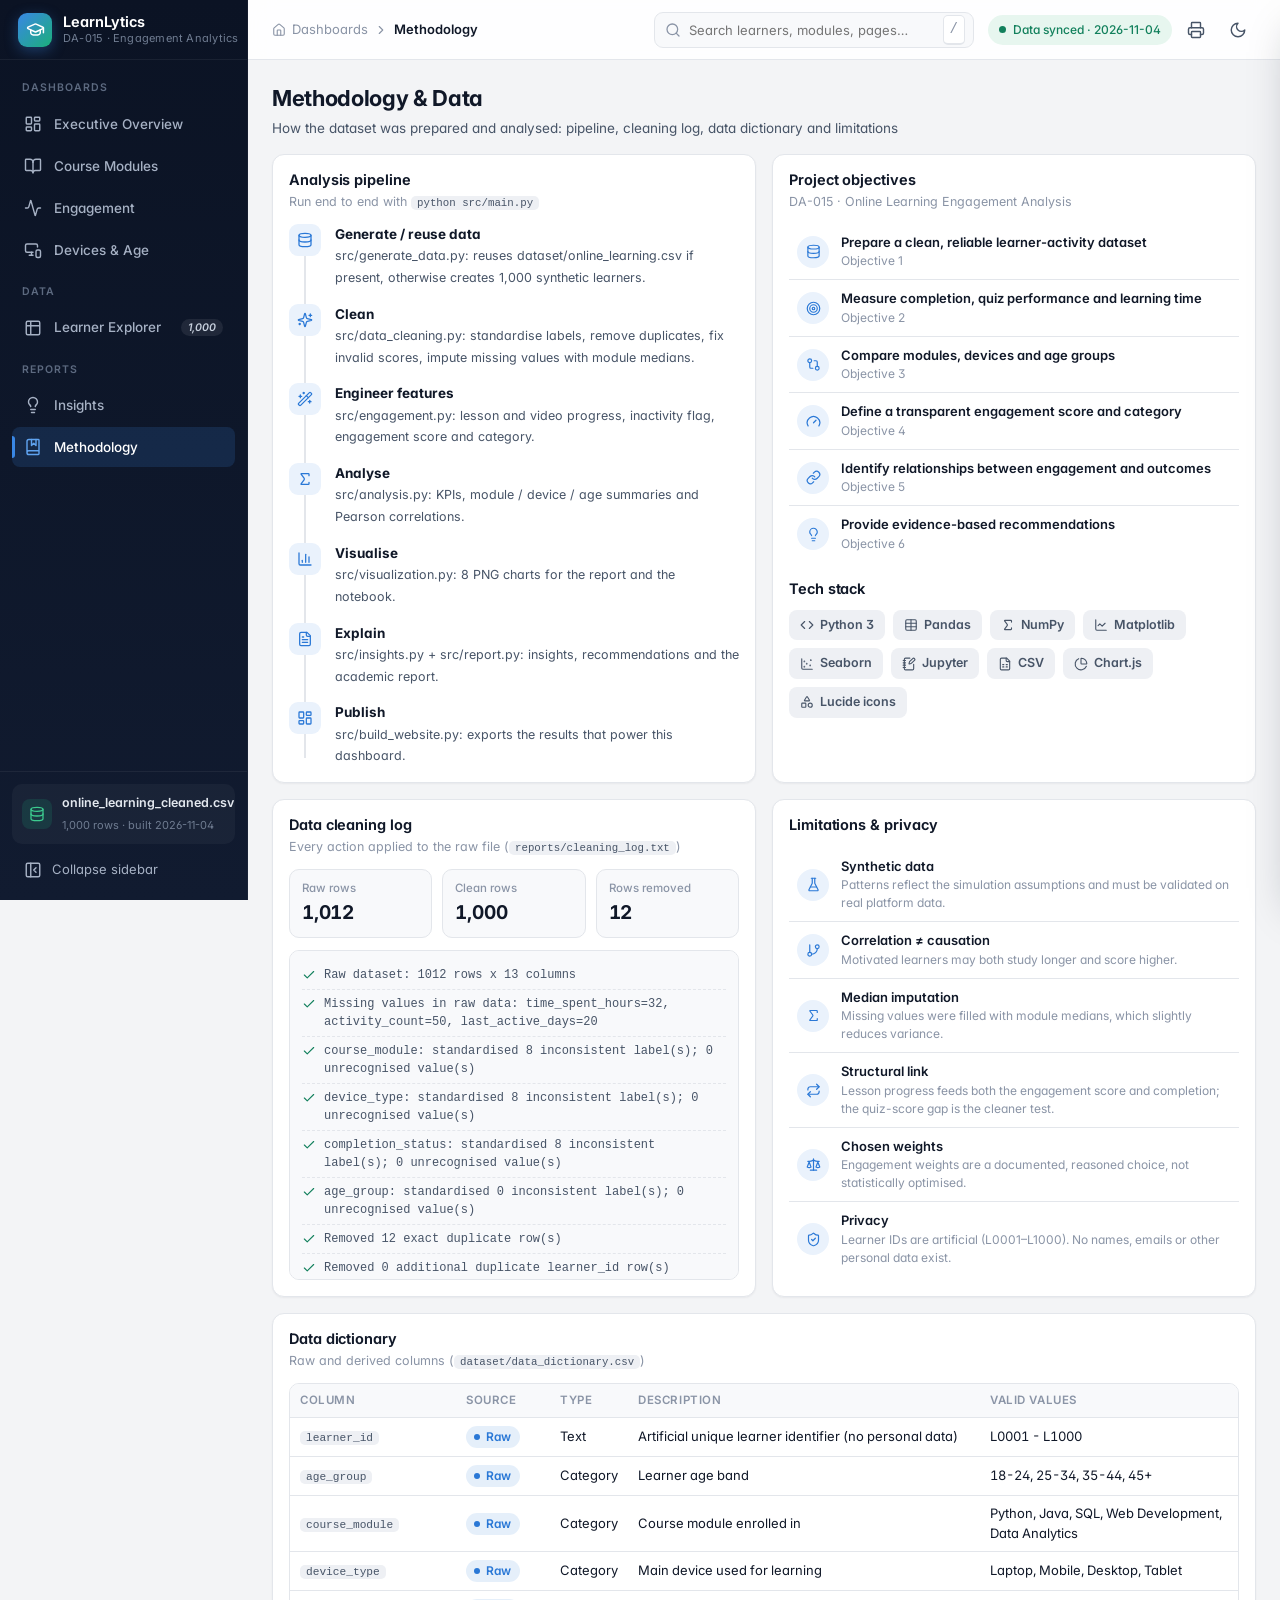
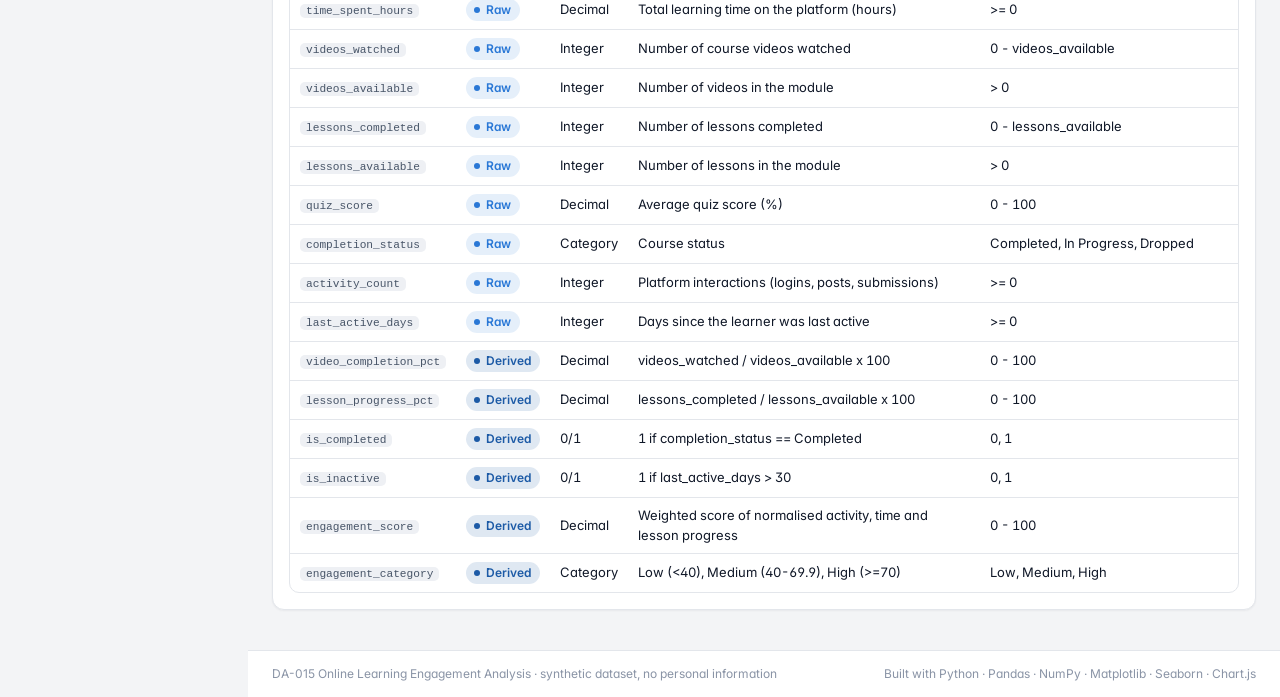
==== commit dd9089b0: "Enhance dashboard UI and functionality - Updated engagement.html to improve layout and add new secti" ====
--- a/dashboard/about.html
+++ b/dashboard/about.html
@@ -4,68 +4,56 @@
   <meta charset="utf-8">
   <meta name="viewport" content="width=device-width, initial-scale=1">
   <title>Methodology · DA-015 Learning Analytics</title>
+  <link rel="preconnect" href="https://fonts.googleapis.com">
+  <link rel="stylesheet" href="https://fonts.googleapis.com/css2?family=Inter:wght@400;500;600;700&display=swap">
   <link rel="stylesheet" href="assets/css/style.css">
 </head>
 <body data-page="about">
   <div class="loader"><div class="loader-ring"></div></div>
 
   <main class="content" id="content">
-    <div class="grid g2">
+    <div class="page-head">
+      <div><h1>Methodology &amp; Data</h1><p>How the dataset was prepared and analysed: pipeline, cleaning log, data dictionary and limitations</p></div>
+    </div>
+
+    <div class="grid g2 stretch">
       <div class="card">
-        <div class="card-head"><div><h3 class="card-title">Project objectives</h3>
-          <p class="card-sub">DA-015 · Online Learning Engagement Analysis</p></div></div>
-        <ol style="margin:0;padding-left:20px;color:var(--text-2)">
-          <li>Prepare a clean, reliable learner-activity dataset.</li>
-          <li>Measure completion, quiz performance and learning time.</li>
-          <li>Compare performance across modules, devices and age groups.</li>
-          <li>Define a transparent engagement score and category.</li>
-          <li>Identify relationships between engagement and outcomes.</li>
-          <li>Provide evidence-based recommendations.</li>
-        </ol>
-        <h3 class="card-title" style="margin-top:20px">Tech stack</h3>
-        <div class="tech" style="margin-top:10px">
-          <span>Python 3</span><span>Pandas</span><span>NumPy</span><span>Matplotlib</span><span>Seaborn</span>
-          <span>Jupyter</span><span>CSV</span><span>Chart.js (dashboard)</span>
-        </div>
+        <div class="card-head"><div class="ttl"><h3 class="card-title">Analysis pipeline</h3><p class="card-sub">Run end to end with <code>python src/main.py</code></p></div></div>
+        <div class="card-body"><ul class="timeline" id="timeline"></ul></div>
       </div>
       <div class="card">
-        <div class="card-head"><div><h3 class="card-title">Analysis pipeline</h3><p class="card-sub">Run everything with <code>python src/main.py</code></p></div></div>
-        <ul class="timeline" id="timeline"></ul>
+        <div class="card-head"><div class="ttl"><h3 class="card-title">Project objectives</h3><p class="card-sub">DA-015 · Online Learning Engagement Analysis</p></div></div>
+        <div class="card-body">
+          <div class="list" id="objectives"></div>
+          <h3 class="card-title" style="margin-top:16px">Tech stack</h3>
+          <div class="tech" style="margin-top:10px" id="tech"></div>
+        </div>
       </div>
     </div>
 
-    <div class="grid g2">
+    <div class="grid g2 stretch">
       <div class="card">
-        <div class="card-head"><div><h3 class="card-title">Data cleaning log</h3>
-          <p class="card-sub">Every action taken on the raw data (from <code>reports/cleaning_log.txt</code>)</p></div></div>
-        <div class="stat-strip" id="cleanStats"></div>
-        <div class="log" id="log"></div>
+        <div class="card-head"><div class="ttl"><h3 class="card-title">Data cleaning log</h3><p class="card-sub">Every action applied to the raw file (<code>reports/cleaning_log.txt</code>)</p></div></div>
+        <div class="card-body"><div class="stat-strip" id="cleanStats" style="margin-bottom:12px"></div><div class="log" id="log"></div></div>
       </div>
       <div class="card">
-        <div class="card-head"><div><h3 class="card-title">Limitations</h3></div></div>
-        <ul style="margin:0;padding-left:20px;color:var(--text-2)">
-          <li>The data is <b>synthetic</b>: patterns reflect the simulation assumptions and must be validated on real platform data.</li>
-          <li>Correlation does not imply causation. Motivated learners may both study longer and score higher.</li>
-          <li>Missing values were imputed with module medians, which slightly reduces variance.</li>
-          <li>Lesson progress feeds both the engagement score and completion, so part of that link is structural; the quiz-score gap is the cleaner test.</li>
-          <li>Engagement weights are a reasoned, documented choice, not statistically optimised.</li>
-        </ul>
-        <h3 class="card-title" style="margin-top:20px">Privacy</h3>
-        <p class="card-sub" style="font-size:13.5px">Learner IDs are artificial (L0001–L1000). No names, emails or other personal information exist in the dataset.</p>
+        <div class="card-head"><div class="ttl"><h3 class="card-title">Limitations &amp; privacy</h3></div></div>
+        <div class="card-body"><div class="list" id="limits"></div></div>
       </div>
     </div>
 
     <div class="card">
-      <div class="card-head"><div><h3 class="card-title">Data dictionary</h3>
-        <p class="card-sub">Raw and derived columns (from <code>dataset/data_dictionary.csv</code>)</p></div></div>
-      <div class="table-wrap"><table class="data" id="dict"></table></div>
+      <div class="card-head"><div class="ttl"><h3 class="card-title">Data dictionary</h3><p class="card-sub">Raw and derived columns (<code>dataset/data_dictionary.csv</code>)</p></div></div>
+      <div class="card-body"><div class="table-wrap"><table class="data compact" id="dict"></table></div></div>
     </div>
   </main>
 
   <script src="assets/vendor/chart.umd.min.js"></script>
+  <script src="assets/vendor/lucide.min.js"></script>
   <script src="assets/data/data.js"></script>
   <script src="assets/js/app.js"></script>
   <script src="assets/js/charts.js"></script>
+  <script src="assets/js/filters.js"></script>
   <script src="assets/js/pages/about.js"></script>
 </body>
 </html>
--- a/dashboard/assets/css/style.css
+++ b/dashboard/assets/css/style.css
@@ -149,7 +149,7 @@
 .crumbs svg.lucide { width: 14px; height: 14px; }
 .search { position: relative; margin-left: auto; width: min(320px, 34vw); }
 .search > svg.lucide { position: absolute; left: 11px; top: 50%; transform: translateY(-50%); width: 16px; height: 16px; color: var(--text-3); pointer-events: none; }
-.search input { width: 100%; height: 36px; padding: 0 44px 0 34px; border-radius: 9px; border: 1px solid var(--border); background: var(--surface-2);
+.search input, .search input[type="text"] { width: 100%; height: 36px; padding: 0 44px 0 34px; border-radius: 9px; border: 1px solid var(--border); background: var(--surface-2);
                 color: var(--text); font: inherit; font-size: 13px; outline: none; transition: border-color .15s, box-shadow .15s, background .15s; }
 .search input:focus { background: var(--surface); border-color: var(--accent); box-shadow: 0 0 0 3px var(--accent-ring); }
 .search kbd { position: absolute; right: 9px; top: 50%; transform: translateY(-50%); font: 600 11px/1 inherit; color: var(--text-3);
@@ -242,6 +242,7 @@
 .kpi-ico { width: 30px; height: 30px; border-radius: 8px; display: grid; place-items: center; flex: none;
            color: var(--kc, var(--accent)); background: color-mix(in srgb, var(--kc, var(--accent)) 13%, transparent); }
 .kpi-ico svg.lucide { width: 16px; height: 16px; }
+.kpi-label { min-width: 0; overflow: hidden; text-overflow: ellipsis; white-space: nowrap; }
 .kpi-help { margin-left: auto; color: var(--text-3); cursor: help; display: grid; }
 .kpi-help svg.lucide { width: 14px; height: 14px; }
 .kpi-value { font-size: 26px; font-weight: 700; letter-spacing: -.02em; margin: 10px 0 4px; font-variant-numeric: tabular-nums; line-height: 1.15; }
@@ -255,7 +256,8 @@
 .kpi-meter i { display: block; height: 100%; width: 0; border-radius: 4px; background: var(--kc, var(--accent)); transition: width 1s var(--ease); }
 
 /* ---------- cards ---------- */
-.grid { display: grid; gap: 16px; margin-bottom: 16px; }
+.grid { display: grid; gap: 16px; margin-bottom: 16px; align-items: start; }
+.grid.stretch { align-items: stretch; }
 .g2 { grid-template-columns: repeat(2, minmax(0, 1fr)); }
 .g3 { grid-template-columns: repeat(3, minmax(0, 1fr)); }
 .g-2-1 { grid-template-columns: minmax(0, 2fr) minmax(0, 1fr); }
@@ -364,7 +366,7 @@
 
 /* ---------- funnel ---------- */
 .funnel { display: flex; flex-direction: column; gap: 10px; }
-.f-row { display: grid; grid-template-columns: 160px 1fr 96px; gap: 12px; align-items: center; font-size: 13px; }
+.f-row { display: grid; grid-template-columns: 150px 1fr 74px; gap: 12px; align-items: center; font-size: 13px; }
 .f-row .f-name { color: var(--text-2); display: flex; align-items: center; gap: 8px; }
 .f-row .f-name svg.lucide { width: 15px; height: 15px; color: var(--text-3); }
 .f-bar { height: 26px; border-radius: 6px; background: var(--surface-3); overflow: hidden; }
@@ -392,7 +394,8 @@
               color: var(--accent); background: var(--accent-soft); }
 .li .txt { min-width: 0; flex: 1; }
 .li .txt b { display: block; font-size: 13px; font-weight: 600; }
-.li .txt span { font-size: 12px; color: var(--text-3); }
+.li .txt span { font-size: 12px; color: var(--text-3); display: block; overflow: hidden; text-overflow: ellipsis; white-space: nowrap; }
+.li .txt b { overflow: hidden; text-overflow: ellipsis; white-space: nowrap; }
 .li .end { text-align: right; font-size: 12px; color: var(--text-3); white-space: nowrap; }
 .li .end b { display: block; color: var(--text); font-size: 13px; }
 .li.clickable { cursor: pointer; border-radius: 8px; transition: background .12s; }
@@ -486,7 +489,7 @@
 .empty svg.lucide { width: 28px; height: 28px; }
 
 /* ---------- responsive ---------- */
-@media (max-width: 1280px) { .kpis { grid-template-columns: repeat(3, minmax(0, 1fr)); } }
+@media (max-width: 1560px) { .kpis { grid-template-columns: repeat(3, minmax(0, 1fr)); } }
 @media (max-width: 1100px) {
   .g3 { grid-template-columns: repeat(2, minmax(0, 1fr)); }
   .g-2-1, .g-1-2, .g-3-2 { grid-template-columns: 1fr; }
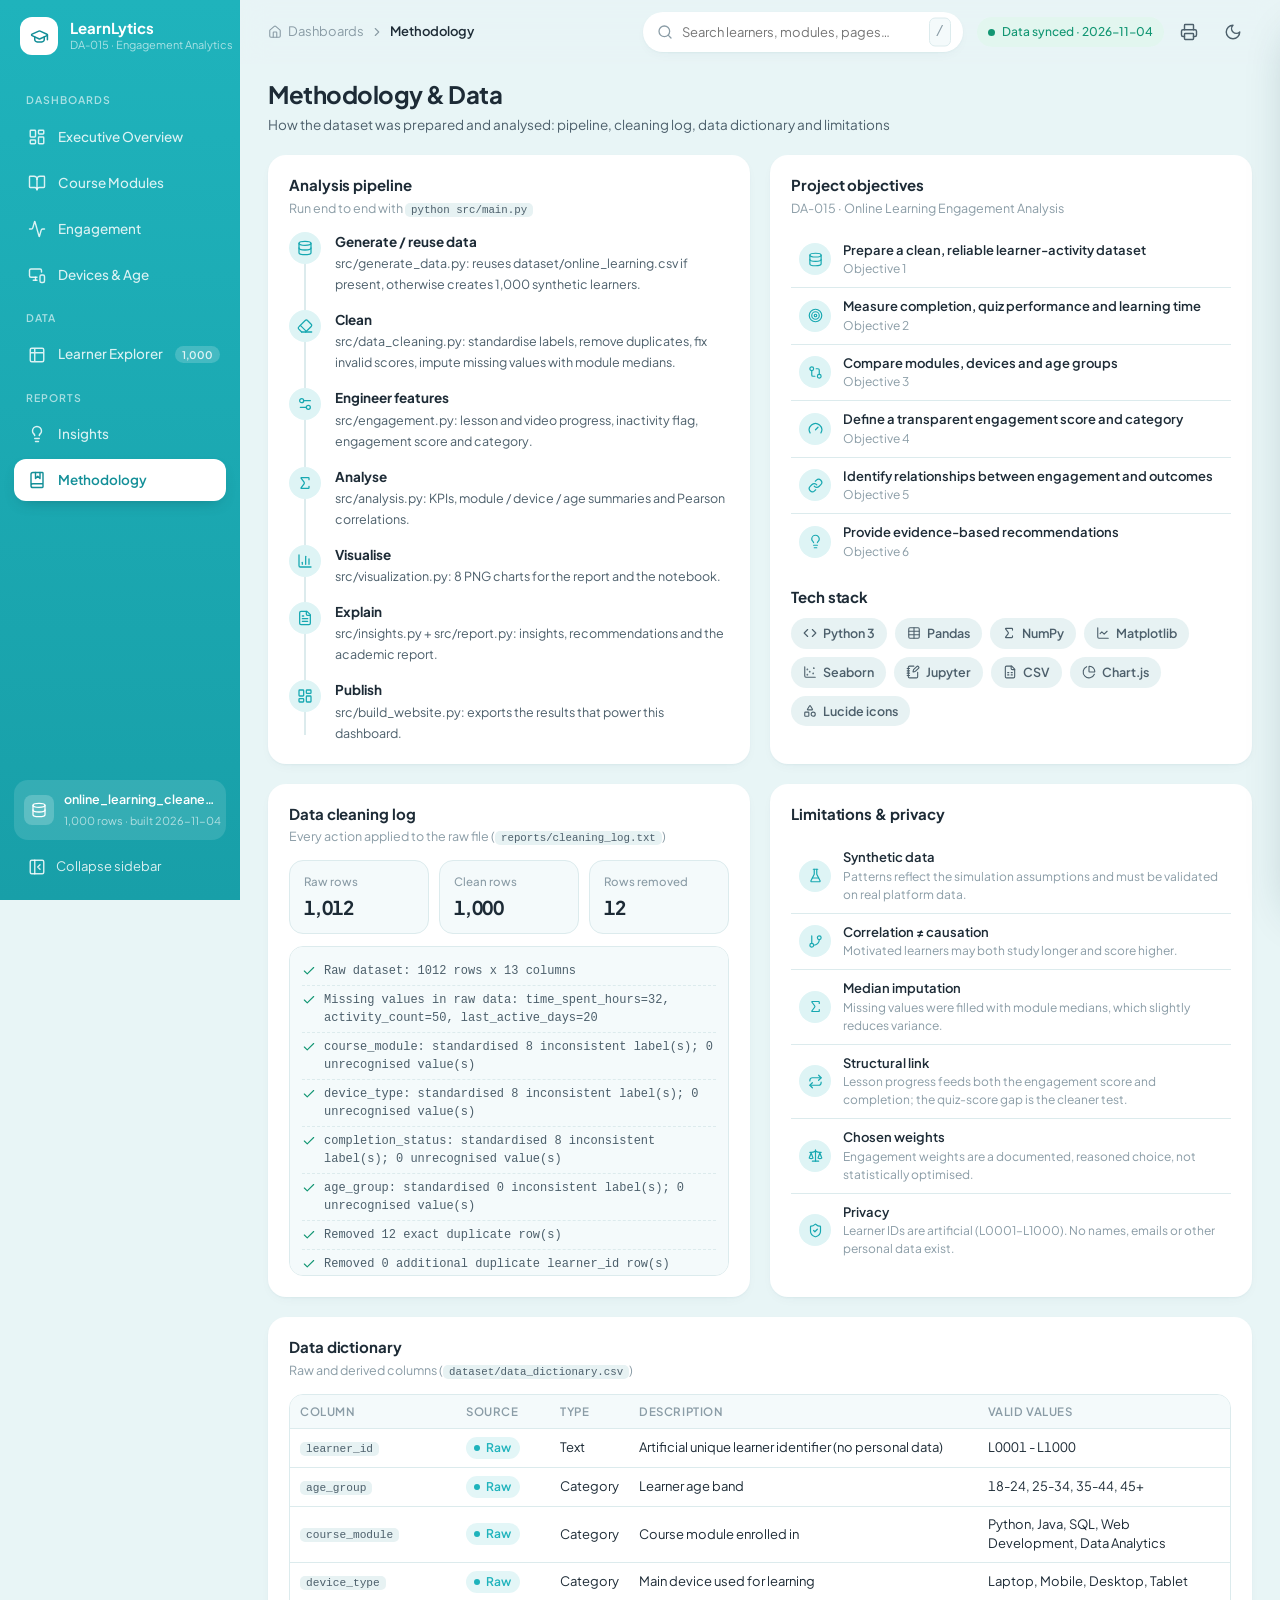
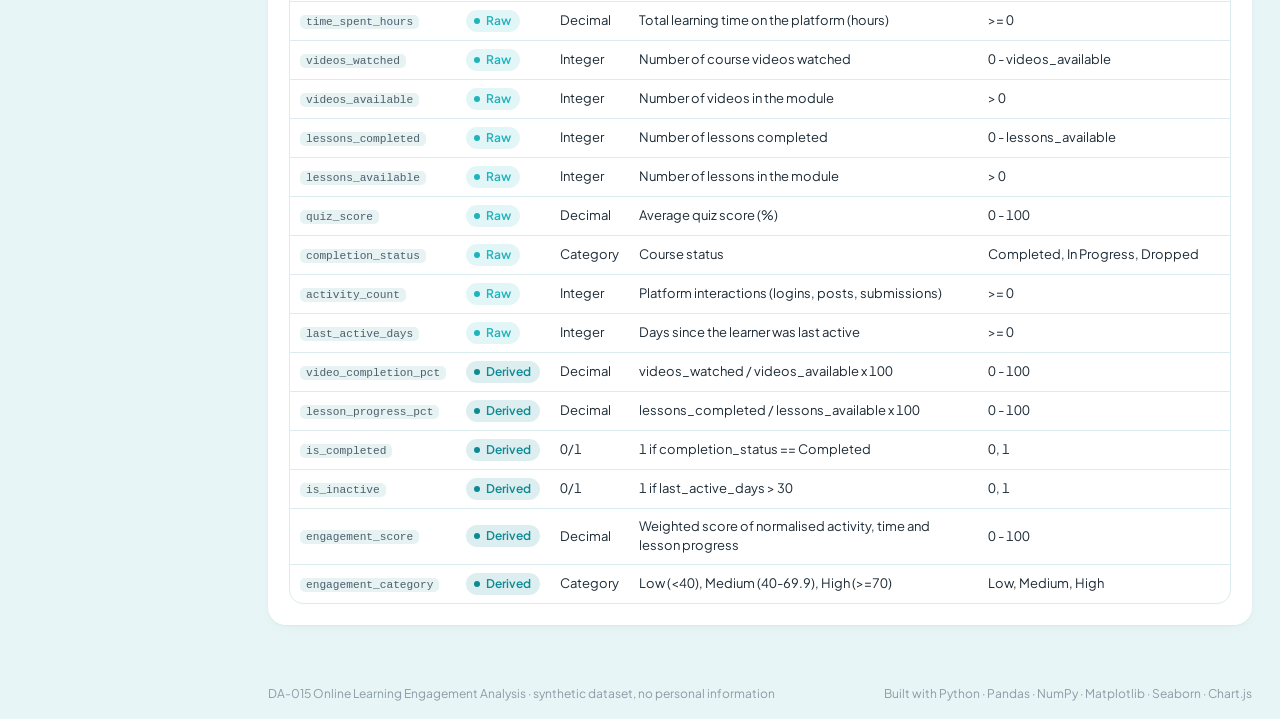
==== commit 05d1cbbe: "Refactor dashboard styles and functionality - Updated chart.js to fix status mapping and enhance vis" ====
--- a/dashboard/about.html
+++ b/dashboard/about.html
@@ -5,7 +5,7 @@
   <meta name="viewport" content="width=device-width, initial-scale=1">
   <title>Methodology · DA-015 Learning Analytics</title>
   <link rel="preconnect" href="https://fonts.googleapis.com">
-  <link rel="stylesheet" href="https://fonts.googleapis.com/css2?family=Inter:wght@400;500;600;700&display=swap">
+  <link rel="stylesheet" href="https://fonts.googleapis.com/css2?family=Plus+Jakarta+Sans:wght@400;500;600;700&display=swap">
   <link rel="stylesheet" href="assets/css/style.css">
 </head>
 <body data-page="about">
--- a/dashboard/assets/css/style.css
+++ b/dashboard/assets/css/style.css
@@ -3,76 +3,87 @@
    Design tokens live on :root; dark mode redefines the same tokens.
    ========================================================================== */
 
+/* Palette: teal / indigo / amber on a soft mint canvas. */
 :root {
   color-scheme: light;
-  --bg: #f3f4f6;
+  --bg: #e8f5f6;
   --surface: #ffffff;
-  --surface-2: #f8f9fb;
-  --surface-3: #eef0f4;
-  --border: #e3e6eb;
-  --border-strong: #cfd4dc;
-  --text: #101828;
-  --text-2: #475467;
-  --text-3: #8a94a6;
-  --accent: #2a78d6;
-  --accent-hover: #1f63b8;
-  --accent-soft: #eaf2fc;
-  --accent-ring: rgba(42, 120, 214, .22);
-  --nav-bg: #0b1324;
-  --nav-bg-2: #111b30;
-  --nav-text: #a6b1c4;
-  --nav-hover: rgba(255, 255, 255, .06);
-  --good: #12805c;  --good-soft: #e7f6ef;
-  --bad: #c4320a;   --bad-soft: #fdeee8;
-  --warn: #b54708;  --warn-soft: #fef3e6;
-  --shadow-xs: 0 1px 2px rgba(16, 24, 40, .05);
-  --shadow-sm: 0 1px 3px rgba(16, 24, 40, .08), 0 1px 2px rgba(16, 24, 40, .04);
-  --shadow-md: 0 6px 16px -4px rgba(16, 24, 40, .10), 0 2px 6px -2px rgba(16, 24, 40, .05);
-  --shadow-lg: 0 20px 40px -12px rgba(16, 24, 40, .25);
-
-  /* data colours - validated categorical order */
-  --c1: #2a78d6; --c2: #eb6834; --c3: #1baf7a; --c4: #eda100; --c5: #e87ba4;
-  --eng-low: #a9c9f0; --eng-med: #5b9be3; --eng-high: #1c5aa6;
-  --grid: #edf0f3;
-
-  --radius: 12px;
-  --radius-sm: 8px;
-  --nav-w: 248px;
-  --nav-w-collapsed: 72px;
-  --topbar-h: 60px;
-  --ease: cubic-bezier(.2, .8, .2, 1);
-  font-family: "Inter", "Segoe UI", system-ui, -apple-system, Roboto, "Helvetica Neue", Arial, sans-serif;
-  font-feature-settings: "cv11", "ss01";
+  --surface-2: #f4fafb;
+  --surface-3: #e7f2f3;
+  --border: #dcebed;
+  --border-strong: #c3dde0;
+  --card-border: transparent;
+  --text: #1d2b36;
+  --text-2: #4c5f6b;
+  --text-3: #8a9ca6;
+  --accent: #17a8b1;
+  --accent-hover: #11929b;
+  --accent-soft: #def4f5;
+  --accent-ring: rgba(23, 168, 177, .22);
+  --nav-bg: #1fb3bc;
+  --nav-bg-2: #189fa8;
+  --nav-text: rgba(255, 255, 255, .84);
+  --nav-muted: rgba(255, 255, 255, .62);
+  --nav-hover: rgba(255, 255, 255, .14);
+  --nav-active-bg: #ffffff;
+  --nav-active-text: #138f98;
+  --tip-bg: #17323a;
+  --good: #129673;  --good-soft: #e2f6ef;
+  --bad: #dc5048;   --bad-soft: #fdecea;
+  --warn: #b97f05;  --warn-soft: #fff4d8;
+  --shadow-xs: 0 1px 2px rgba(18, 80, 90, .04), 0 4px 14px -6px rgba(18, 80, 90, .08);
+  --shadow-sm: 0 2px 4px rgba(18, 80, 90, .04), 0 10px 24px -10px rgba(18, 80, 90, .16);
+  --shadow-md: 0 4px 8px rgba(18, 80, 90, .05), 0 18px 36px -14px rgba(18, 80, 90, .24);
+  --shadow-lg: 0 24px 48px -16px rgba(18, 60, 70, .30);
+
+  /* data colours */
+  --c1: #1fb3bc; --c2: #5b5fe3; --c3: #f4b42c; --c4: #ef7564; --c5: #4aa3f0;
+  --eng-low: #bfe9ec; --eng-med: #4cc5cc; --eng-high: #0e8a93;
+  --grid: #ebf3f4;
+
+  --radius: 18px;
+  --radius-sm: 10px;
+  --nav-w: 240px;
+  --nav-w-collapsed: 76px;
+  --topbar-h: 64px;
+  --ease: cubic-bezier(.22, .61, .36, 1);
+  font-family: "Plus Jakarta Sans", "Segoe UI", system-ui, -apple-system, Roboto, "Helvetica Neue", Arial, sans-serif;
 }
 
 :root[data-theme="dark"] {
   color-scheme: dark;
-  --bg: #0b0d10;
-  --surface: #14171c;
-  --surface-2: #191d23;
-  --surface-3: #20252c;
-  --border: #262b33;
-  --border-strong: #353b45;
-  --text: #eef0f3;
-  --text-2: #b4bbc6;
-  --text-3: #7e8794;
-  --accent: #3987e5;
-  --accent-hover: #5a9cec;
-  --accent-soft: #162a45;
-  --accent-ring: rgba(57, 135, 229, .3);
-  --nav-bg: #07090c;
-  --nav-bg-2: #0e1116;
-  --nav-text: #9aa4b2;
-  --good: #3ccb8f;  --good-soft: #10291f;
-  --bad: #f2794f;   --bad-soft: #2d1710;
-  --warn: #f0a547;  --warn-soft: #2b1f0e;
-  --shadow-xs: 0 1px 2px rgba(0, 0, 0, .4);
-  --shadow-sm: 0 1px 3px rgba(0, 0, 0, .45);
-  --shadow-md: 0 8px 20px -6px rgba(0, 0, 0, .55);
+  --bg: #0c191d;
+  --surface: #132429;
+  --surface-2: #172c32;
+  --surface-3: #1d353b;
+  --border: #22393f;
+  --border-strong: #2e4a51;
+  --card-border: #1d3339;
+  --text: #e6f2f3;
+  --text-2: #a7bec3;
+  --text-3: #728a90;
+  --accent: #2ccad3;
+  --accent-hover: #52d7de;
+  --accent-soft: #123a3f;
+  --accent-ring: rgba(44, 202, 211, .3);
+  --nav-bg: #0f2a30;
+  --nav-bg-2: #0b2227;
+  --nav-text: #a6c7cb;
+  --nav-muted: #5f8389;
+  --nav-hover: rgba(255, 255, 255, .06);
+  --nav-active-bg: rgba(44, 202, 211, .16);
+  --nav-active-text: #ffffff;
+  --tip-bg: #0a1619;
+  --good: #3ccb9b;  --good-soft: #0f2b24;
+  --bad: #f2867a;   --bad-soft: #2f1916;
+  --warn: #f3c04f;  --warn-soft: #2c2410;
+  --shadow-xs: 0 1px 2px rgba(0, 0, 0, .35);
+  --shadow-sm: 0 6px 18px -8px rgba(0, 0, 0, .55);
+  --shadow-md: 0 14px 30px -12px rgba(0, 0, 0, .65);
   --shadow-lg: 0 24px 48px -12px rgba(0, 0, 0, .7);
-  --c1: #3987e5; --c2: #d95926; --c3: #199e70; --c4: #c98500; --c5: #d55181;
-  --eng-low: #2f4f78; --eng-med: #3f7fcf; --eng-high: #8cbcf5;
-  --grid: #22272e;
+  --c1: #2ccad3; --c2: #7f83f2; --c3: #f5c04a; --c4: #f2867a; --c5: #5fb0f2;
+  --eng-low: #1f4b51; --eng-med: #2aa8b0; --eng-high: #8be4e9;
+  --grid: #1d3237;
 }
 
 * { box-sizing: border-box; }
@@ -89,44 +100,43 @@
 .muted { color: var(--text-3); }
 
 /* ---------- boot / transitions ---------- */
-.app { opacity: 0; transition: opacity .35s var(--ease); }
-body.ready .app { opacity: 1; }
-body.leaving .app { opacity: 0; transition-duration: .18s; }
+.app { opacity: 0; transform: translateY(6px); transition: opacity .45s var(--ease), transform .45s var(--ease); }
+body.ready .app { opacity: 1; transform: none; }
+body.leaving .app { opacity: 0; transform: none; transition-duration: .2s; }
 .loader { position: fixed; inset: 0; display: grid; place-items: center; background: var(--bg); z-index: 200; transition: opacity .3s, visibility .3s; }
 body.ready .loader { opacity: 0; visibility: hidden; }
-.loader-ring { width: 40px; height: 40px; border-radius: 50%; border: 3px solid var(--border); border-top-color: var(--accent); animation: spin .8s linear infinite; }
+.loader-ring { width: 34px; height: 34px; border-radius: 50%; border: 3px solid var(--accent-soft); border-top-color: var(--accent); animation: spin .9s linear infinite; }
 @keyframes spin { to { transform: rotate(360deg); } }
 
 /* ---------- sidebar ---------- */
 .sidebar {
   position: fixed; inset: 0 auto 0 0; width: var(--nav-w); z-index: 60; display: flex; flex-direction: column;
   background: linear-gradient(180deg, var(--nav-bg) 0%, var(--nav-bg-2) 100%); color: var(--nav-text);
-  border-right: 1px solid rgba(255, 255, 255, .04); transition: width .28s var(--ease), transform .28s var(--ease);
-}
-.brand { height: var(--topbar-h); display: flex; align-items: center; gap: 11px; padding: 0 18px; border-bottom: 1px solid rgba(255,255,255,.06); overflow: hidden; }
-.brand-logo { width: 34px; height: 34px; border-radius: 9px; flex: none; display: grid; place-items: center; color: #fff;
-              background: linear-gradient(135deg, #3987e5 0%, #1baf7a 100%); box-shadow: 0 4px 14px rgba(57, 135, 229, .35); }
+  transition: width .3s var(--ease), transform .3s var(--ease);
+}
+.brand { height: calc(var(--topbar-h) + 8px); display: flex; align-items: center; gap: 12px; padding: 0 20px; overflow: hidden; }
+.brand-logo { width: 38px; height: 38px; border-radius: 12px; flex: none; display: grid; place-items: center; color: var(--nav-active-text);
+              background: var(--nav-active-bg); }
 .brand-logo svg.lucide { width: 19px; height: 19px; }
 .brand-text { white-space: nowrap; }
-.brand-title { color: #fff; font-weight: 650; font-size: 14.5px; line-height: 1.2; }
-.brand-sub { font-size: 11px; color: #6f7c91; letter-spacing: .02em; }
-.nav-scroll { flex: 1; overflow-y: auto; padding: 14px 12px; }
-.nav-label { font-size: 10.5px; font-weight: 600; text-transform: uppercase; letter-spacing: .09em; color: #5d6a80; margin: 6px 10px 8px; white-space: nowrap; }
-.nav { list-style: none; margin: 0 0 14px; padding: 0; display: flex; flex-direction: column; gap: 2px; }
-.nav a { position: relative; display: flex; align-items: center; gap: 12px; height: 40px; padding: 0 12px; border-radius: 8px;
-         color: var(--nav-text); font-weight: 500; font-size: 13.5px; white-space: nowrap; overflow: hidden; transition: background .15s, color .15s; }
+.brand-title { color: #fff; font-weight: 700; font-size: 15px; line-height: 1.2; }
+.brand-sub { font-size: 11px; color: var(--nav-muted); }
+.nav-scroll { flex: 1; overflow-y: auto; padding: 10px 14px; }
+.nav-label { font-size: 10.5px; font-weight: 600; text-transform: uppercase; letter-spacing: .09em; color: var(--nav-muted); margin: 10px 12px 8px; white-space: nowrap; }
+.nav { list-style: none; margin: 0 0 14px; padding: 0; display: flex; flex-direction: column; gap: 4px; }
+.nav a { position: relative; display: flex; align-items: center; gap: 12px; height: 42px; padding: 0 14px; border-radius: 12px;
+         color: var(--nav-text); font-weight: 500; font-size: 13.5px; white-space: nowrap; overflow: hidden; transition: background .25s var(--ease), color .25s var(--ease); }
 .nav a:hover { background: var(--nav-hover); color: #fff; }
-.nav a.active { background: rgba(57, 135, 229, .16); color: #fff; }
-.nav a.active svg.lucide { color: #5fa3f0; }
-.nav a.active::before { content: ""; position: absolute; left: 0; top: 9px; bottom: 9px; width: 3px; border-radius: 0 3px 3px 0; background: #3987e5; }
-.nav .tag { margin-left: auto; font-size: 10.5px; font-weight: 600; padding: 1px 7px; border-radius: 999px; background: rgba(255,255,255,.08); color: #c8d1de; }
-.sidebar-foot { padding: 12px; border-top: 1px solid rgba(255,255,255,.06); }
-.dataset-card { display: flex; gap: 10px; align-items: center; padding: 10px; border-radius: 10px; background: rgba(255,255,255,.04); overflow: hidden; }
-.dataset-card .ico { width: 30px; height: 30px; border-radius: 8px; display: grid; place-items: center; background: rgba(27,175,122,.16); color: #3ccb8f; flex: none; }
+.nav a.active { background: var(--nav-active-bg); color: var(--nav-active-text); font-weight: 600; box-shadow: 0 6px 16px -8px rgba(10, 60, 66, .45); }
+.nav .tag { font-style: normal; margin-left: auto; font-size: 10.5px; font-weight: 600; padding: 1px 7px; border-radius: 999px; background: rgba(255,255,255,.18); color: inherit; }
+.sidebar-foot { padding: 14px; }
+.dataset-card { display: flex; gap: 10px; align-items: center; padding: 10px; border-radius: 14px; background: rgba(255,255,255,.12); overflow: hidden; }
+.dataset-card .ico { width: 30px; height: 30px; border-radius: 8px; display: grid; place-items: center; background: rgba(255,255,255,.2); color: #fff; flex: none; }
 .dataset-card .ico svg.lucide { width: 16px; height: 16px; }
-.dataset-card b { display: block; color: #e3e8ef; font-size: 12.5px; font-weight: 600; white-space: nowrap; }
-.dataset-card span { font-size: 11px; color: #6f7c91; white-space: nowrap; }
-.collapse-btn { margin-top: 8px; width: 100%; display: flex; align-items: center; gap: 10px; height: 36px; padding: 0 12px; border: 0; border-radius: 8px;
+.dataset-card > div { min-width: 0; }
+.dataset-card b { display: block; color: #fff; font-size: 12.5px; font-weight: 600; white-space: nowrap; overflow: hidden; text-overflow: ellipsis; }
+.dataset-card span { font-size: 11px; color: var(--nav-muted); white-space: nowrap; }
+.collapse-btn { margin-top: 8px; width: 100%; display: flex; align-items: center; gap: 10px; height: 38px; padding: 0 14px; border: 0; border-radius: 12px;
                 background: transparent; color: var(--nav-text); cursor: pointer; font-size: 13px; white-space: nowrap; overflow: hidden; }
 .collapse-btn:hover { background: var(--nav-hover); color: #fff; }
 
@@ -141,72 +151,70 @@
 
 /* ---------- main / topbar ---------- */
 .main { margin-left: var(--nav-w); min-height: 100vh; display: flex; flex-direction: column; transition: margin-left .28s var(--ease); }
-.topbar { position: sticky; top: 0; z-index: 50; height: var(--topbar-h); display: flex; align-items: center; gap: 14px; padding: 0 24px;
-          background: color-mix(in srgb, var(--surface) 88%, transparent); backdrop-filter: saturate(180%) blur(12px);
-          -webkit-backdrop-filter: saturate(180%) blur(12px); border-bottom: 1px solid var(--border); }
+.topbar { position: sticky; top: 0; z-index: 50; height: var(--topbar-h); display: flex; align-items: center; gap: 14px; padding: 0 28px;
+          background: color-mix(in srgb, var(--bg) 82%, transparent); backdrop-filter: blur(14px); -webkit-backdrop-filter: blur(14px); }
 .crumbs { display: flex; align-items: center; gap: 6px; font-size: 13px; color: var(--text-3); white-space: nowrap; }
 .crumbs b { color: var(--text); font-weight: 600; }
 .crumbs svg.lucide { width: 14px; height: 14px; }
 .search { position: relative; margin-left: auto; width: min(320px, 34vw); }
-.search > svg.lucide { position: absolute; left: 11px; top: 50%; transform: translateY(-50%); width: 16px; height: 16px; color: var(--text-3); pointer-events: none; }
-.search input, .search input[type="text"] { width: 100%; height: 36px; padding: 0 44px 0 34px; border-radius: 9px; border: 1px solid var(--border); background: var(--surface-2);
+.search > svg.lucide { position: absolute; left: 14px; top: 50%; transform: translateY(-50%); width: 16px; height: 16px; color: var(--text-3); pointer-events: none; }
+.search input, .search input[type="text"] { width: 100%; height: 40px; padding: 0 44px 0 38px; border-radius: 999px; border: 1px solid transparent; background: var(--surface); box-shadow: var(--shadow-xs);
                 color: var(--text); font: inherit; font-size: 13px; outline: none; transition: border-color .15s, box-shadow .15s, background .15s; }
 .search input:focus { background: var(--surface); border-color: var(--accent); box-shadow: 0 0 0 3px var(--accent-ring); }
-.search kbd { position: absolute; right: 9px; top: 50%; transform: translateY(-50%); font: 600 11px/1 inherit; color: var(--text-3);
-              border: 1px solid var(--border); border-bottom-width: 2px; border-radius: 5px; padding: 3px 6px; background: var(--surface); }
+.search kbd { position: absolute; right: 12px; top: 50%; transform: translateY(-50%); font: 600 11px/1 inherit; color: var(--text-3);
+              border: 1px solid var(--border); border-radius: 6px; padding: 3px 6px; background: var(--surface-2); }
 .search-results { position: absolute; top: calc(100% + 6px); left: 0; right: 0; background: var(--surface); border: 1px solid var(--border);
-                  border-radius: 10px; box-shadow: var(--shadow-lg); padding: 6px; display: none; max-height: 340px; overflow: auto; z-index: 80; }
+                  border-radius: 16px; box-shadow: var(--shadow-lg); padding: 8px; display: none; max-height: 340px; overflow: auto; z-index: 80; }
 .search-results.open { display: block; }
-.search-results a { display: flex; align-items: center; gap: 10px; padding: 8px 10px; border-radius: 7px; color: var(--text); font-size: 13px; }
+.search-results a { display: flex; align-items: center; gap: 10px; padding: 9px 11px; border-radius: 10px; color: var(--text); font-size: 13px; }
 .search-results a svg.lucide { width: 15px; height: 15px; color: var(--text-3); }
 .search-results a:hover, .search-results a.hl { background: var(--accent-soft); }
 .search-results .grp { font-size: 10.5px; font-weight: 600; text-transform: uppercase; letter-spacing: .08em; color: var(--text-3); padding: 8px 10px 4px; }
 .search-results small { margin-left: auto; color: var(--text-3); }
 .top-actions { display: flex; align-items: center; gap: 6px; }
-.icon-btn { width: 36px; height: 36px; border-radius: 9px; border: 1px solid transparent; background: transparent; color: var(--text-2);
+.icon-btn { width: 38px; height: 38px; border-radius: 12px; border: 1px solid transparent; background: transparent; color: var(--text-2);
             display: grid; place-items: center; cursor: pointer; transition: background .15s, color .15s, border-color .15s; position: relative; }
-.icon-btn:hover { background: var(--surface-3); color: var(--text); }
+.icon-btn:hover { background: var(--surface); color: var(--accent); }
 .icon-btn svg.lucide { width: 18px; height: 18px; }
 .menu-btn { display: none; }
 .status-pill { display: inline-flex; align-items: center; gap: 7px; height: 30px; padding: 0 11px; border-radius: 999px; font-size: 12px; font-weight: 500;
                color: var(--good); background: var(--good-soft); white-space: nowrap; }
-.status-pill i { width: 7px; height: 7px; border-radius: 50%; background: currentColor; animation: ping 2.2s infinite; }
-@keyframes ping { 0% { box-shadow: 0 0 0 0 color-mix(in srgb, var(--good) 45%, transparent); } 70%, 100% { box-shadow: 0 0 0 7px transparent; } }
-
-.content { padding: 22px 24px 40px; width: 100%; max-width: 1480px; }
-.footer { margin-top: auto; display: flex; flex-wrap: wrap; gap: 6px 18px; justify-content: space-between; padding: 14px 24px; font-size: 12px;
-          color: var(--text-3); border-top: 1px solid var(--border); background: var(--surface); }
+.status-pill i { width: 7px; height: 7px; border-radius: 50%; background: currentColor; }
+
+.content { padding: 12px 28px 44px; width: 100%; max-width: 1480px; }
+.footer { margin-top: auto; display: flex; flex-wrap: wrap; gap: 6px 18px; justify-content: space-between; padding: 16px 28px; font-size: 12px;
+          color: var(--text-3); }
 
 /* ---------- page header ---------- */
-.page-head { display: flex; align-items: flex-end; justify-content: space-between; gap: 16px; flex-wrap: wrap; margin-bottom: 16px; }
-.page-head h1 { margin: 0; font-size: 22px; font-weight: 700; letter-spacing: -.015em; }
+.page-head { display: flex; align-items: flex-end; justify-content: space-between; gap: 16px; flex-wrap: wrap; margin-bottom: 20px; }
+.page-head h1 { margin: 0; font-size: 24px; font-weight: 700; letter-spacing: -.02em; }
 .page-head p { margin: 3px 0 0; color: var(--text-2); font-size: 13.5px; }
 .page-meta { display: flex; align-items: center; gap: 8px; flex-wrap: wrap; }
-.meta-chip { display: inline-flex; align-items: center; gap: 6px; height: 34px; padding: 0 11px; border-radius: 8px; font-size: 12.5px;
-             color: var(--text-2); background: var(--surface); border: 1px solid var(--border); white-space: nowrap; }
+.meta-chip { display: inline-flex; align-items: center; gap: 6px; height: 36px; padding: 0 14px; border-radius: 999px; font-size: 12.5px;
+             color: var(--text-2); background: var(--surface); box-shadow: var(--shadow-xs); white-space: nowrap; }
 .meta-chip svg.lucide { width: 15px; height: 15px; color: var(--text-3); }
 
 /* ---------- buttons ---------- */
-.btn { display: inline-flex; align-items: center; justify-content: center; gap: 7px; height: 34px; padding: 0 13px; border-radius: 8px; cursor: pointer;
-       font-size: 13px; font-weight: 600; color: var(--text); background: var(--surface); border: 1px solid var(--border-strong);
-       box-shadow: var(--shadow-xs); transition: background .15s, border-color .15s, box-shadow .15s, transform .1s; white-space: nowrap; }
+.btn { display: inline-flex; align-items: center; justify-content: center; gap: 7px; height: 36px; padding: 0 16px; border-radius: 999px; cursor: pointer;
+       font-size: 13px; font-weight: 600; color: var(--text); background: var(--surface); border: 1px solid var(--border);
+       box-shadow: var(--shadow-xs); transition: background .2s var(--ease), border-color .2s, box-shadow .2s, color .2s; white-space: nowrap; }
 .btn:hover { background: var(--surface-2); }
-.btn:active { transform: translateY(1px); }
+.btn:active { transform: scale(.98); }
 .btn svg.lucide { width: 16px; height: 16px; }
-.btn.primary { color: #fff; background: var(--accent); border-color: var(--accent); }
+.btn.primary { color: #fff; background: var(--accent); border-color: var(--accent); box-shadow: 0 8px 18px -10px var(--accent); }
 .btn.primary:hover { background: var(--accent-hover); border-color: var(--accent-hover); }
 .btn.ghost { border-color: transparent; box-shadow: none; background: transparent; color: var(--text-2); }
 .btn.ghost:hover { background: var(--surface-3); color: var(--text); }
-.btn.sm { height: 30px; padding: 0 10px; font-size: 12.5px; }
+.btn.sm { height: 32px; padding: 0 12px; font-size: 12.5px; }
 .btn:disabled { opacity: .45; cursor: not-allowed; }
 
 /* ---------- filter bar (slicers) ---------- */
 .filterbar { position: sticky; top: calc(var(--topbar-h) + 8px); z-index: 40; display: flex; align-items: center; flex-wrap: wrap; gap: 8px;
-             padding: 10px 12px; margin-bottom: 18px; background: var(--surface); border: 1px solid var(--border); border-radius: var(--radius); box-shadow: var(--shadow-sm); }
+             padding: 10px 14px; margin-bottom: 20px; background: var(--surface); border: 1px solid var(--card-border); border-radius: var(--radius); box-shadow: var(--shadow-sm); }
 .filterbar .fb-title { display: inline-flex; align-items: center; gap: 7px; font-size: 12.5px; font-weight: 600; color: var(--text-2); padding: 0 6px 0 2px; }
 .filterbar .fb-title svg.lucide { width: 16px; height: 16px; color: var(--accent); }
 .slicer { position: relative; }
-.slicer-btn { display: inline-flex; align-items: center; gap: 7px; height: 32px; padding: 0 10px 0 11px; border-radius: 8px; cursor: pointer;
+.slicer-btn { display: inline-flex; align-items: center; gap: 7px; height: 34px; padding: 0 12px 0 13px; border-radius: 999px; cursor: pointer;
               background: var(--surface-2); border: 1px solid var(--border); color: var(--text); font-size: 13px; transition: border-color .15s, background .15s; }
 .slicer-btn:hover { border-color: var(--border-strong); }
 .slicer-btn .lbl { color: var(--text-3); }
@@ -216,11 +224,11 @@
 .slicer.open .slicer-btn svg.lucide { transform: rotate(180deg); }
 .slicer.active .slicer-btn { background: var(--accent-soft); border-color: color-mix(in srgb, var(--accent) 45%, var(--border)); }
 .slicer.active .slicer-btn .val { color: var(--accent); }
-.slicer-menu { position: absolute; top: calc(100% + 6px); left: 0; min-width: 230px; padding: 6px; background: var(--surface); border: 1px solid var(--border);
-               border-radius: 10px; box-shadow: var(--shadow-lg); z-index: 90; opacity: 0; transform: translateY(-4px) scale(.98); pointer-events: none;
-               transition: opacity .15s, transform .15s; }
+.slicer-menu { position: absolute; top: calc(100% + 6px); left: 0; min-width: 230px; padding: 8px; background: var(--surface); border: 1px solid var(--border);
+               border-radius: 16px; box-shadow: var(--shadow-lg); z-index: 90; opacity: 0; transform: translateY(-4px) scale(.98); pointer-events: none;
+               transition: opacity .2s var(--ease), transform .2s var(--ease); }
 .slicer.open .slicer-menu { opacity: 1; transform: none; pointer-events: auto; }
-.slicer-menu label { display: flex; align-items: center; gap: 10px; padding: 7px 9px; border-radius: 7px; cursor: pointer; font-size: 13px; }
+.slicer-menu label { display: flex; align-items: center; gap: 10px; padding: 8px 10px; border-radius: 10px; cursor: pointer; font-size: 13px; }
 .slicer-menu label:hover { background: var(--surface-2); }
 .slicer-menu label small { margin-left: auto; color: var(--text-3); font-variant-numeric: tabular-nums; }
 .slicer-menu input[type="checkbox"] { width: 16px; height: 16px; accent-color: var(--accent); margin: 0; }
@@ -232,56 +240,58 @@
 .fb-meter i { display: block; height: 100%; background: var(--accent); border-radius: 6px; transition: width .4s var(--ease); }
 
 /* ---------- KPI cards ---------- */
-.kpis { display: grid; grid-template-columns: repeat(6, minmax(0, 1fr)); gap: 14px; margin-bottom: 18px; }
+.kpis { display: grid; grid-template-columns: repeat(6, minmax(0, 1fr)); gap: 16px; margin-bottom: 20px; }
 .kpis.k4 { grid-template-columns: repeat(4, minmax(0, 1fr)); }
 .kpis.k3 { grid-template-columns: repeat(3, minmax(0, 1fr)); }
-.kpi { position: relative; background: var(--surface); border: 1px solid var(--border); border-radius: var(--radius); padding: 14px 16px;
-       box-shadow: var(--shadow-xs); transition: box-shadow .2s, transform .2s; min-width: 0; }
-.kpi:hover { box-shadow: var(--shadow-md); transform: translateY(-2px); }
+.kpi { position: relative; background: var(--surface); border: 1px solid var(--card-border); border-radius: var(--radius); padding: 18px 18px 16px;
+       box-shadow: var(--shadow-xs); transition: box-shadow .35s var(--ease); min-width: 0; }
+.kpi:hover { box-shadow: var(--shadow-md); }
 .kpi-head { display: flex; align-items: center; gap: 9px; color: var(--text-2); font-size: 12.5px; font-weight: 500; }
-.kpi-ico { width: 30px; height: 30px; border-radius: 8px; display: grid; place-items: center; flex: none;
+.kpi-ico { width: 34px; height: 34px; border-radius: 50%; display: grid; place-items: center; flex: none;
            color: var(--kc, var(--accent)); background: color-mix(in srgb, var(--kc, var(--accent)) 13%, transparent); }
 .kpi-ico svg.lucide { width: 16px; height: 16px; }
 .kpi-label { min-width: 0; overflow: hidden; text-overflow: ellipsis; white-space: nowrap; }
 .kpi-help { margin-left: auto; color: var(--text-3); cursor: help; display: grid; }
 .kpi-help svg.lucide { width: 14px; height: 14px; }
-.kpi-value { font-size: 26px; font-weight: 700; letter-spacing: -.02em; margin: 10px 0 4px; font-variant-numeric: tabular-nums; line-height: 1.15; }
+.kpi-value { font-size: 28px; font-weight: 700; letter-spacing: -.025em; margin: 12px 0 4px; font-variant-numeric: tabular-nums; line-height: 1.15; }
 .kpi-foot { display: flex; align-items: center; gap: 6px; font-size: 12px; color: var(--text-3); min-height: 20px; flex-wrap: wrap; }
-.delta { display: inline-flex; align-items: center; gap: 2px; font-weight: 600; font-size: 11.5px; padding: 1px 6px 1px 4px; border-radius: 6px; }
+.delta { display: inline-flex; align-items: center; gap: 2px; font-weight: 600; font-size: 11.5px; padding: 2px 8px 2px 5px; border-radius: 999px; }
 .delta svg.lucide { width: 13px; height: 13px; }
 .delta.up { color: var(--good); background: var(--good-soft); }
 .delta.down { color: var(--bad); background: var(--bad-soft); }
 .delta.flat { color: var(--text-2); background: var(--surface-3); }
-.kpi-meter { margin-top: 10px; height: 4px; border-radius: 4px; background: var(--surface-3); overflow: hidden; }
-.kpi-meter i { display: block; height: 100%; width: 0; border-radius: 4px; background: var(--kc, var(--accent)); transition: width 1s var(--ease); }
+.kpi-meter { margin-top: 12px; height: 6px; border-radius: 6px; background: var(--surface-3); overflow: hidden; }
+.kpi-meter i { display: block; height: 100%; width: 0; border-radius: 6px; background: var(--kc, var(--accent)); transition: width 1.2s var(--ease); }
 
 /* ---------- cards ---------- */
-.grid { display: grid; gap: 16px; margin-bottom: 16px; align-items: start; }
+.grid { display: grid; gap: 20px; margin-bottom: 20px; align-items: start; }
 .grid.stretch { align-items: stretch; }
 .g2 { grid-template-columns: repeat(2, minmax(0, 1fr)); }
 .g3 { grid-template-columns: repeat(3, minmax(0, 1fr)); }
 .g-2-1 { grid-template-columns: minmax(0, 2fr) minmax(0, 1fr); }
 .g-1-2 { grid-template-columns: minmax(0, 1fr) minmax(0, 2fr); }
 .g-3-2 { grid-template-columns: minmax(0, 3fr) minmax(0, 2fr); }
-.card { position: relative; background: var(--surface); border: 1px solid var(--border); border-radius: var(--radius); box-shadow: var(--shadow-xs);
-        display: flex; flex-direction: column; min-width: 0; transition: box-shadow .2s; }
+.card { position: relative; background: var(--surface); border: 1px solid var(--card-border); border-radius: var(--radius); box-shadow: var(--shadow-xs);
+        display: flex; flex-direction: column; min-width: 0; transition: box-shadow .35s var(--ease); }
 .card:hover { box-shadow: var(--shadow-sm); }
-.card-head { display: flex; align-items: flex-start; gap: 12px; padding: 14px 16px 0; }
+.card-head { display: flex; align-items: flex-start; gap: 12px; padding: 18px 20px 0; }
 .card-head .ttl { min-width: 0; }
-.card-title { margin: 0; font-size: 14.5px; font-weight: 650; letter-spacing: -.005em; display: flex; align-items: center; gap: 8px; }
+.card-title { margin: 0; font-size: 15px; font-weight: 700; letter-spacing: -.005em; display: flex; align-items: center; gap: 8px; }
 .card-sub { margin: 2px 0 0; font-size: 12.5px; color: var(--text-3); }
-.card-actions { margin-left: auto; display: flex; gap: 2px; flex: none; }
-.card-actions .icon-btn { width: 30px; height: 30px; border-radius: 7px; color: var(--text-3); }
+.card-actions { margin-left: auto; display: flex; gap: 2px; flex: none; opacity: .55; transition: opacity .25s var(--ease); }
+.card:hover .card-actions, .card-actions:focus-within { opacity: 1; }
+.card-actions .icon-btn { width: 30px; height: 30px; border-radius: 10px; color: var(--text-3); }
 .card-actions .icon-btn svg.lucide { width: 16px; height: 16px; }
+.card-actions .icon-btn:hover { background: var(--surface-3); }
 .card-actions .icon-btn.on { color: var(--accent); background: var(--accent-soft); }
-.card-body { padding: 12px 16px 16px; flex: 1; display: flex; flex-direction: column; min-height: 0; }
+.card-body { padding: 14px 20px 20px; flex: 1; display: flex; flex-direction: column; min-height: 0; }
 .chart-box { position: relative; height: 290px; flex: 1 1 auto; }
 .chart-box.tall { height: 360px; }
 .chart-box.short { height: 230px; }
-.chart-box canvas { opacity: 0; transition: opacity .4s; }
+.chart-box canvas { opacity: 0; transition: opacity .6s var(--ease); }
 .chart-box.drawn canvas { opacity: 1; }
-.chart-box:not(.drawn)::before { content: ""; position: absolute; inset: 8px 0 0; border-radius: 8px;
-  background: linear-gradient(90deg, var(--surface-2) 0%, var(--surface-3) 50%, var(--surface-2) 100%); background-size: 200% 100%; animation: shimmer 1.3s infinite; }
+.chart-box:not(.drawn)::before { content: ""; position: absolute; inset: 8px 0 0; border-radius: 14px;
+  background: linear-gradient(90deg, var(--surface-2) 0%, var(--surface-3) 50%, var(--surface-2) 100%); background-size: 200% 100%; animation: shimmer 1.6s ease-in-out infinite; }
 @keyframes shimmer { to { background-position: -200% 0; } }
 .data-view { display: none; max-height: 300px; overflow: auto; }
 .card.show-table .data-view { display: block; }
@@ -289,16 +299,16 @@
 .card-note { font-size: 12px; color: var(--text-3); margin-top: 10px; display: flex; gap: 6px; align-items: flex-start; }
 .card-note svg.lucide { width: 14px; height: 14px; margin-top: 2px; }
 .section-head { display: flex; align-items: center; gap: 10px; margin: 26px 0 12px; }
-.section-head h2 { margin: 0; font-size: 15.5px; font-weight: 650; white-space: nowrap; }
+.section-head h2 { margin: 0; font-size: 16px; font-weight: 700; white-space: nowrap; }
 .section-head p { margin: 0; font-size: 12.5px; color: var(--text-3); }
 .section-head .line { flex: 1; height: 1px; background: var(--border); }
 
 /* ---------- reveal ---------- */
-.reveal { opacity: 0; transform: translateY(12px); transition: opacity .55s var(--ease), transform .55s var(--ease); transition-delay: var(--d, 0s); }
+.reveal { opacity: 0; transform: translateY(10px); transition: opacity .7s var(--ease), transform .7s var(--ease), box-shadow .35s var(--ease); transition-delay: var(--d, 0s), var(--d, 0s), 0s; }
 .reveal.visible { opacity: 1; transform: none; }
 
 /* ---------- tables ---------- */
-.table-wrap { overflow: auto; border: 1px solid var(--border); border-radius: 10px; }
+.table-wrap { overflow: auto; border: 1px solid var(--border); border-radius: 14px; }
 table.data { width: 100%; border-collapse: separate; border-spacing: 0; font-size: 13px; font-variant-numeric: tabular-nums; }
 table.data th { position: sticky; top: 0; z-index: 1; background: var(--surface-2); text-align: left; font-size: 11.5px; font-weight: 600; color: var(--text-3);
                 text-transform: uppercase; letter-spacing: .05em; padding: 10px 12px; white-space: nowrap; border-bottom: 1px solid var(--border); }
@@ -326,7 +336,7 @@
 .badge { display: inline-flex; align-items: center; gap: 6px; font-size: 12px; font-weight: 600; padding: 2px 9px 2px 8px; border-radius: 999px; white-space: nowrap; }
 .badge::before { content: ""; width: 6px; height: 6px; border-radius: 50%; background: currentColor; }
 .b-completed { color: var(--c1); background: color-mix(in srgb, var(--c1) 12%, transparent); }
-.b-progress { color: var(--warn); background: var(--warn-soft); }
+.b-progress { color: var(--c2); background: color-mix(in srgb, var(--c2) 12%, transparent); }
 .b-dropped { color: var(--bad); background: var(--bad-soft); }
 .b-high { color: var(--eng-high); background: color-mix(in srgb, var(--eng-high) 14%, transparent); }
 .b-medium { color: var(--eng-med); background: color-mix(in srgb, var(--eng-med) 14%, transparent); }
@@ -336,8 +346,8 @@
 
 /* ---------- form controls ---------- */
 select, input[type="search"], input[type="text"] {
-  font: inherit; font-size: 13px; color: var(--text); background: var(--surface); border: 1px solid var(--border-strong); border-radius: 8px;
-  height: 34px; padding: 0 12px; outline: none; transition: border-color .15s, box-shadow .15s;
+  font: inherit; font-size: 13px; color: var(--text); background: var(--surface); border: 1px solid var(--border); border-radius: 999px;
+  height: 36px; padding: 0 14px; outline: none; transition: border-color .2s, box-shadow .2s;
 }
 select { appearance: none; padding-right: 32px; cursor: pointer;
   background-image: url("data:image/svg+xml,%3Csvg xmlns='http://www.w3.org/2000/svg' width='14' height='14' viewBox='0 0 24 24' fill='none' stroke='%238a94a6' stroke-width='2.2'%3E%3Cpath d='m6 9 6 6 6-6'/%3E%3C/svg%3E");
@@ -347,11 +357,11 @@
 .input-icon svg.lucide { position: absolute; left: 10px; top: 50%; transform: translateY(-50%); width: 15px; height: 15px; color: var(--text-3); pointer-events: none; }
 .input-icon input { padding-left: 32px; width: 220px; }
 
-.seg { display: inline-flex; background: var(--surface-3); border-radius: 9px; padding: 3px; gap: 2px; flex-wrap: wrap; }
+.seg { display: inline-flex; background: var(--surface-3); border-radius: 999px; padding: 3px; gap: 2px; flex-wrap: wrap; }
 .seg button { display: inline-flex; align-items: center; gap: 6px; border: 0; background: transparent; color: var(--text-2); font-size: 12.5px; font-weight: 600;
-              height: 28px; padding: 0 11px; border-radius: 7px; cursor: pointer; transition: background .15s, color .15s, box-shadow .15s; }
+              height: 30px; padding: 0 13px; border-radius: 999px; cursor: pointer; transition: background .25s var(--ease), color .25s, box-shadow .25s; }
 .seg button:hover { color: var(--text); }
-.seg button.active { background: var(--surface); color: var(--text); box-shadow: var(--shadow-sm); }
+.seg button.active { background: var(--surface); color: var(--accent); box-shadow: var(--shadow-sm); }
 .seg button svg.lucide { width: 14px; height: 14px; }
 .toolbar { display: flex; align-items: center; flex-wrap: wrap; gap: 8px; }
 .pager { display: flex; align-items: center; justify-content: space-between; gap: 10px; flex-wrap: wrap; padding-top: 12px; font-size: 12.5px; color: var(--text-2); }
@@ -359,7 +369,7 @@
 
 /* ---------- mini stats ---------- */
 .stat-strip { display: grid; grid-template-columns: repeat(auto-fit, minmax(140px, 1fr)); gap: 10px; }
-.mini { background: var(--surface-2); border: 1px solid var(--border); border-radius: 10px; padding: 10px 12px; }
+.mini { background: var(--surface-2); border: 1px solid var(--border); border-radius: 14px; padding: 12px 14px; }
 .mini .k { font-size: 11.5px; font-weight: 500; color: var(--text-3); }
 .mini .v { font-size: 19px; font-weight: 700; font-variant-numeric: tabular-nums; margin-top: 2px; letter-spacing: -.01em; }
 .mini .s { font-size: 11.5px; color: var(--text-3); margin-top: 2px; display: flex; gap: 4px; align-items: center; flex-wrap: wrap; }
@@ -369,8 +379,8 @@
 .f-row { display: grid; grid-template-columns: 150px 1fr 74px; gap: 12px; align-items: center; font-size: 13px; }
 .f-row .f-name { color: var(--text-2); display: flex; align-items: center; gap: 8px; }
 .f-row .f-name svg.lucide { width: 15px; height: 15px; color: var(--text-3); }
-.f-bar { height: 26px; border-radius: 6px; background: var(--surface-3); overflow: hidden; }
-.f-bar i { display: block; height: 100%; width: 0; border-radius: 6px; transition: width 1.1s var(--ease); }
+.f-bar { height: 26px; border-radius: 999px; background: var(--surface-3); overflow: hidden; }
+.f-bar i { display: block; height: 100%; width: 0; border-radius: 999px; transition: width 1.2s var(--ease); }
 .f-row .f-val { text-align: right; font-variant-numeric: tabular-nums; }
 .f-row .f-val b { display: block; font-size: 13.5px; }
 .f-row .f-val small { color: var(--text-3); font-size: 11.5px; }
@@ -379,10 +389,10 @@
 .heatmap { display: grid; gap: 3px; font-size: 12px; font-variant-numeric: tabular-nums; overflow-x: auto; padding-bottom: 4px; }
 .hm-label { display: flex; align-items: center; color: var(--text-2); padding-right: 10px; white-space: nowrap; font-size: 12px; }
 .hm-col { justify-content: center; text-align: center; white-space: normal; line-height: 1.2; padding: 6px 2px 0; font-size: 11.5px; }
-.hm-cell { display: grid; place-items: center; border-radius: 6px; min-height: 38px; min-width: 54px; font-weight: 600; cursor: default;
+.hm-cell { display: grid; place-items: center; border-radius: 10px; min-height: 38px; min-width: 54px; font-weight: 600; cursor: default;
            transform: scale(.6); opacity: 0; transition: transform .45s var(--ease), opacity .45s, box-shadow .15s; }
 .heatmap.visible .hm-cell { transform: scale(1); opacity: 1; }
-.hm-cell:hover { box-shadow: 0 0 0 2px var(--text); position: relative; z-index: 1; }
+.hm-cell:hover { box-shadow: 0 0 0 2px var(--accent); position: relative; z-index: 1; }
 .hm-scale { display: flex; align-items: center; gap: 8px; font-size: 11.5px; color: var(--text-3); margin-top: 12px; flex-wrap: wrap; }
 .hm-scale .bar { width: 180px; height: 8px; border-radius: 6px; }
 
@@ -398,18 +408,18 @@
 .li .txt b { overflow: hidden; text-overflow: ellipsis; white-space: nowrap; }
 .li .end { text-align: right; font-size: 12px; color: var(--text-3); white-space: nowrap; }
 .li .end b { display: block; color: var(--text); font-size: 13px; }
-.li.clickable { cursor: pointer; border-radius: 8px; transition: background .12s; }
+.li.clickable { cursor: pointer; border-radius: 12px; transition: background .12s; }
 .li.clickable:hover { background: var(--surface-2); }
-.highlight { display: flex; gap: 12px; padding: 11px 12px; border-radius: 10px; border: 1px solid var(--border); background: var(--surface-2); }
+.highlight { display: flex; gap: 12px; padding: 12px 14px; border-radius: 14px; border: 1px solid var(--border); background: var(--surface-2); }
 .highlight + .highlight { margin-top: 8px; }
-.highlight .hi { width: 32px; height: 32px; border-radius: 8px; display: grid; place-items: center; flex: none; color: var(--hc); background: color-mix(in srgb, var(--hc) 14%, transparent); }
+.highlight .hi { width: 32px; height: 32px; border-radius: 50%; display: grid; place-items: center; flex: none; color: var(--hc); background: color-mix(in srgb, var(--hc) 14%, transparent); }
 .highlight .hi svg.lucide { width: 16px; height: 16px; }
 .highlight b { display: block; font-size: 13px; }
 .highlight span { font-size: 12.5px; color: var(--text-2); }
 
 /* ---------- formula & weights ---------- */
 .formula { font-family: "JetBrains Mono", Consolas, monospace; font-size: 13px; background: var(--surface-2); border: 1px solid var(--border);
-           border-radius: 10px; padding: 12px 14px; line-height: 1.7; word-break: break-word; }
+           border-radius: 14px; padding: 12px 14px; line-height: 1.7; word-break: break-word; }
 .weights { display: flex; flex-direction: column; gap: 12px; margin-top: 14px; }
 .w-row { display: grid; grid-template-columns: 26px 120px 1fr 40px; gap: 10px; align-items: center; font-size: 13px; }
 .w-row .wi { width: 26px; height: 26px; border-radius: 7px; display: grid; place-items: center; color: var(--wc); background: color-mix(in srgb, var(--wc) 14%, transparent); }
@@ -419,10 +429,10 @@
 
 /* ---------- insights ---------- */
 .insight-grid { display: grid; grid-template-columns: repeat(auto-fill, minmax(320px, 1fr)); gap: 14px; }
-.insight { background: var(--surface); border: 1px solid var(--border); border-radius: var(--radius); padding: 16px; box-shadow: var(--shadow-xs);
-           transition: box-shadow .2s, transform .2s; display: flex; gap: 12px; }
-.insight:hover { box-shadow: var(--shadow-md); transform: translateY(-2px); }
-.insight .ii { width: 36px; height: 36px; border-radius: 9px; display: grid; place-items: center; flex: none; color: var(--ic); background: color-mix(in srgb, var(--ic) 13%, transparent); }
+.insight { background: var(--surface); border: 1px solid var(--card-border); border-radius: var(--radius); padding: 18px; box-shadow: var(--shadow-xs);
+           transition: box-shadow .35s var(--ease); display: flex; gap: 14px; }
+.insight:hover { box-shadow: var(--shadow-md); }
+.insight .ii { width: 38px; height: 38px; border-radius: 50%; display: grid; place-items: center; flex: none; color: var(--ic); background: color-mix(in srgb, var(--ic) 13%, transparent); }
 .insight .ii svg.lucide { width: 18px; height: 18px; }
 .insight .tag { font-size: 11px; font-weight: 600; letter-spacing: .06em; text-transform: uppercase; color: var(--text-3); }
 .insight p { margin: 3px 0 0; font-size: 13.5px; color: var(--text-2); line-height: 1.55; }
@@ -433,54 +443,54 @@
 .timeline::before { content: ""; position: absolute; left: 15px; top: 8px; bottom: 8px; width: 2px; background: var(--border); }
 .timeline li { position: relative; padding: 0 0 16px 46px; }
 .timeline li:last-child { padding-bottom: 0; }
-.timeline .step { position: absolute; left: 0; top: 0; width: 32px; height: 32px; border-radius: 9px; display: grid; place-items: center; background: var(--accent-soft); color: var(--accent); }
+.timeline .step { position: absolute; left: 0; top: 0; width: 32px; height: 32px; border-radius: 50%; display: grid; place-items: center; background: var(--accent-soft); color: var(--accent); }
 .timeline .step svg.lucide { width: 16px; height: 16px; }
 .timeline b { display: block; font-size: 13.5px; }
 .timeline span { font-size: 12.5px; color: var(--text-2); }
-.log { font-family: "JetBrains Mono", Consolas, monospace; font-size: 12px; background: var(--surface-2); border: 1px solid var(--border); border-radius: 10px;
+.log { font-family: "JetBrains Mono", Consolas, monospace; font-size: 12px; background: var(--surface-2); border: 1px solid var(--border); border-radius: 14px;
        padding: 10px 12px; max-height: 330px; overflow: auto; }
 .log div { display: flex; gap: 8px; padding: 5px 0; border-bottom: 1px dashed var(--border); color: var(--text-2); }
 .log div:last-child { border: 0; }
 .log svg.lucide { width: 14px; height: 14px; color: var(--good); margin-top: 2px; }
 .tech { display: flex; flex-wrap: wrap; gap: 8px; }
-.tech span { display: inline-flex; align-items: center; gap: 6px; font-size: 12.5px; font-weight: 600; padding: 6px 11px; border-radius: 8px; background: var(--surface-3); color: var(--text-2); }
+.tech span { display: inline-flex; align-items: center; gap: 6px; font-size: 12.5px; font-weight: 600; padding: 6px 12px; border-radius: 999px; background: var(--surface-3); color: var(--text-2); }
 .tech svg.lucide { width: 14px; height: 14px; }
 
 /* ---------- drawer, modal, toast, tooltip ---------- */
-.overlay { position: fixed; inset: 0; background: rgba(9, 13, 22, .45); backdrop-filter: blur(2px); z-index: 120; opacity: 0; visibility: hidden; transition: opacity .25s, visibility .25s; }
+.overlay { position: fixed; inset: 0; background: rgba(10, 40, 46, .35); backdrop-filter: blur(4px); z-index: 120; opacity: 0; visibility: hidden; transition: opacity .25s, visibility .25s; }
 .overlay.open { opacity: 1; visibility: visible; }
 .drawer { position: fixed; top: 0; right: 0; bottom: 0; width: min(440px, 100vw); background: var(--surface); z-index: 130; box-shadow: var(--shadow-lg);
-          transform: translateX(100%); transition: transform .3s var(--ease); display: flex; flex-direction: column; border-left: 1px solid var(--border); }
+          transform: translateX(100%); transition: transform .4s var(--ease); display: flex; flex-direction: column; border-radius: 24px 0 0 24px; }
 .drawer.open { transform: none; }
 .drawer-head { display: flex; align-items: center; gap: 12px; padding: 16px 18px; border-bottom: 1px solid var(--border); }
-.drawer-head .avatar { width: 42px; height: 42px; border-radius: 12px; display: grid; place-items: center; font-weight: 700; font-size: 13px; color: #fff; background: linear-gradient(135deg, #3987e5, #1baf7a); flex: none; }
+.drawer-head .avatar { width: 42px; height: 42px; border-radius: 12px; display: grid; place-items: center; font-weight: 700; font-size: 13px; color: #fff; background: var(--accent); flex: none; }
 .drawer-head h3 { margin: 0; font-size: 16px; }
 .drawer-head p { margin: 0; font-size: 12.5px; color: var(--text-3); }
 .drawer-body { padding: 16px 18px 24px; overflow-y: auto; display: flex; flex-direction: column; gap: 18px; }
 .kv { display: grid; grid-template-columns: 1fr 1fr; gap: 10px; }
-.kv div { background: var(--surface-2); border: 1px solid var(--border); border-radius: 9px; padding: 9px 11px; }
+.kv div { background: var(--surface-2); border: 1px solid var(--border); border-radius: 14px; padding: 9px 11px; }
 .kv small { display: block; color: var(--text-3); font-size: 11.5px; }
 .kv b { font-size: 14px; font-variant-numeric: tabular-nums; }
 .drawer h4 { margin: 0 0 8px; font-size: 13px; color: var(--text-2); font-weight: 600; }
-.modal { position: fixed; inset: 5vh 5vw; background: var(--surface); border-radius: 14px; box-shadow: var(--shadow-lg); z-index: 130; display: flex; flex-direction: column;
-         opacity: 0; transform: scale(.97); pointer-events: none; transition: opacity .22s, transform .22s; border: 1px solid var(--border); }
+.modal { position: fixed; inset: 5vh 5vw; background: var(--surface); border-radius: 24px; box-shadow: var(--shadow-lg); z-index: 130; display: flex; flex-direction: column;
+         opacity: 0; transform: scale(.98); pointer-events: none; transition: opacity .3s var(--ease), transform .3s var(--ease); }
 .modal.open { opacity: 1; transform: none; pointer-events: auto; }
 .modal-head { display: flex; align-items: center; gap: 10px; padding: 14px 18px; border-bottom: 1px solid var(--border); }
 .modal-head h3 { margin: 0; font-size: 16px; }
 .modal-body { flex: 1; padding: 18px; min-height: 0; position: relative; }
 .toasts { position: fixed; right: 20px; bottom: 20px; display: flex; flex-direction: column; gap: 8px; z-index: 150; }
-.toast { display: flex; align-items: center; gap: 10px; min-width: 260px; max-width: 380px; padding: 11px 14px; border-radius: 10px; background: #101828; color: #f2f4f7;
+.toast { display: flex; align-items: center; gap: 10px; min-width: 260px; max-width: 380px; padding: 12px 16px; border-radius: 14px; background: var(--tip-bg); color: #eef7f8;
          font-size: 13px; box-shadow: var(--shadow-lg); animation: toastIn .3s var(--ease); }
-.toast svg.lucide { color: #3ccb8f; width: 17px; height: 17px; }
+.toast svg.lucide { color: #5fe0e6; width: 17px; height: 17px; }
 .toast.hide { animation: toastOut .25s forwards; }
 @keyframes toastIn { from { opacity: 0; transform: translateY(10px); } }
 @keyframes toastOut { to { opacity: 0; transform: translateY(10px); } }
 [data-tip] { position: relative; }
 [data-tip]:hover::after { content: attr(data-tip); position: absolute; top: calc(100% + 8px); right: -6px; width: max-content; max-width: 260px; white-space: normal;
-  background: #101828; color: #f2f4f7; font-size: 12px; font-weight: 400; line-height: 1.45; padding: 8px 10px; border-radius: 8px; box-shadow: var(--shadow-md);
+  background: var(--tip-bg); color: #eef7f8; font-size: 12px; font-weight: 400; line-height: 1.45; padding: 8px 11px; border-radius: 10px; box-shadow: var(--shadow-md);
   z-index: 95; text-transform: none; letter-spacing: 0; text-align: left; pointer-events: none; }
 
-.notice { display: flex; gap: 10px; align-items: flex-start; padding: 12px 14px; border-radius: 10px; font-size: 13px;
+.notice { display: flex; gap: 10px; align-items: flex-start; padding: 12px 16px; border-radius: 14px; font-size: 13px;
           border: 1px solid color-mix(in srgb, var(--warn) 35%, var(--border)); background: var(--warn-soft); color: var(--text); margin-bottom: 16px; }
 .notice svg.lucide { color: var(--warn); margin-top: 1px; }
 .notice.info { border-color: color-mix(in srgb, var(--accent) 30%, var(--border)); background: var(--accent-soft); }
@@ -503,7 +513,7 @@
   .main, body.nav-collapsed .main { margin-left: 0; }
   .menu-btn { display: grid; }
   .collapse-btn { display: none; }
-  .topbar { padding: 0 12px; gap: 8px; }
+  .topbar { padding: 0 14px; gap: 8px; }
   .crumbs, .status-pill { display: none; }
   .search { width: auto; flex: 1; margin-left: 0; }
   .search kbd { display: none; }
@@ -516,11 +526,12 @@
   .fb-sep { display: none; }
   .f-row { grid-template-columns: 110px 1fr 80px; }
   .footer { padding: 14px; }
+  .drawer { border-radius: 0; }
   .input-icon, .input-icon input { width: 100%; }
   .modal { inset: 2vh 2vw; }
 }
 @media (max-width: 480px) { .kpis, .kpis.k3, .kpis.k4 { grid-template-columns: 1fr; } .page-head h1 { font-size: 19px; } }
-.scrim { position: fixed; inset: 0; background: rgba(0,0,0,.45); z-index: 55; opacity: 0; visibility: hidden; transition: opacity .25s; }
+.scrim { position: fixed; inset: 0; background: rgba(10, 40, 46, .4); z-index: 55; opacity: 0; visibility: hidden; transition: opacity .25s; }
 
 @media (prefers-reduced-motion: reduce) {
   *, *::before, *::after { animation: none !important; transition: none !important; }
